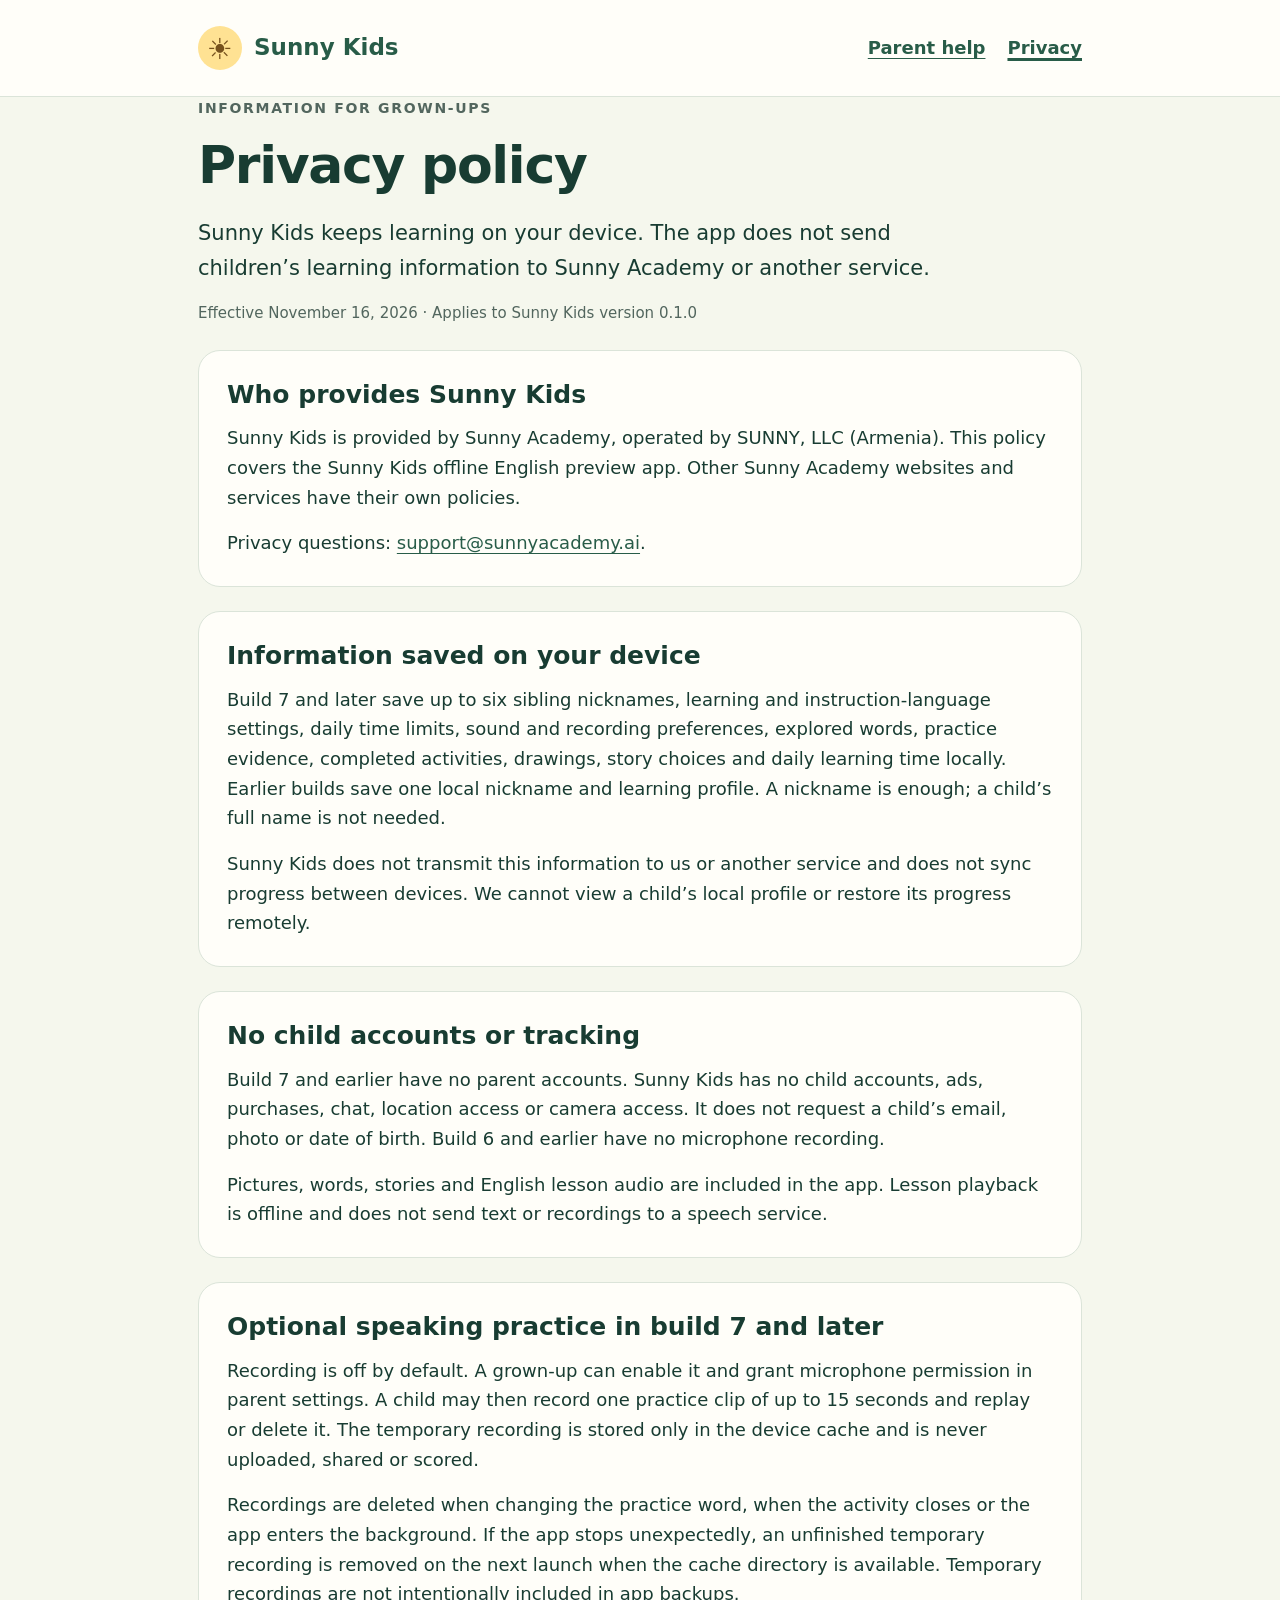
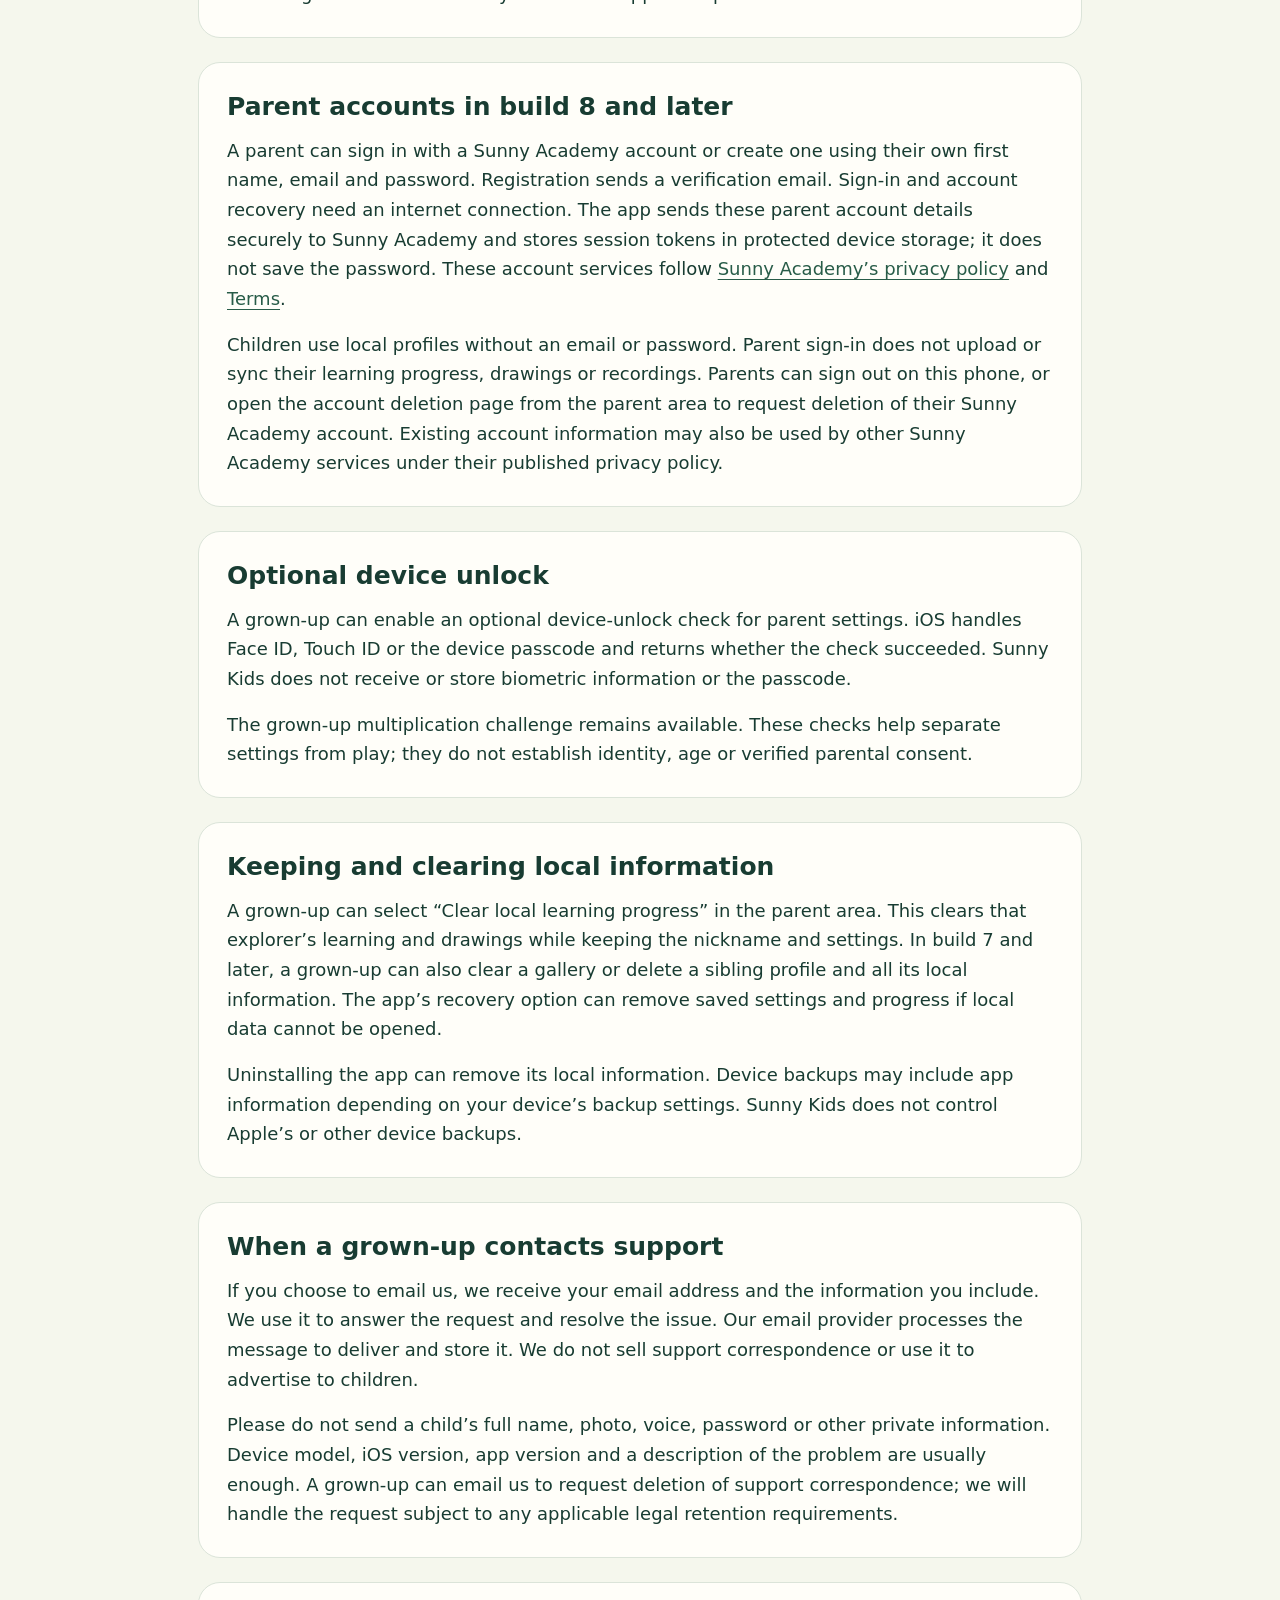
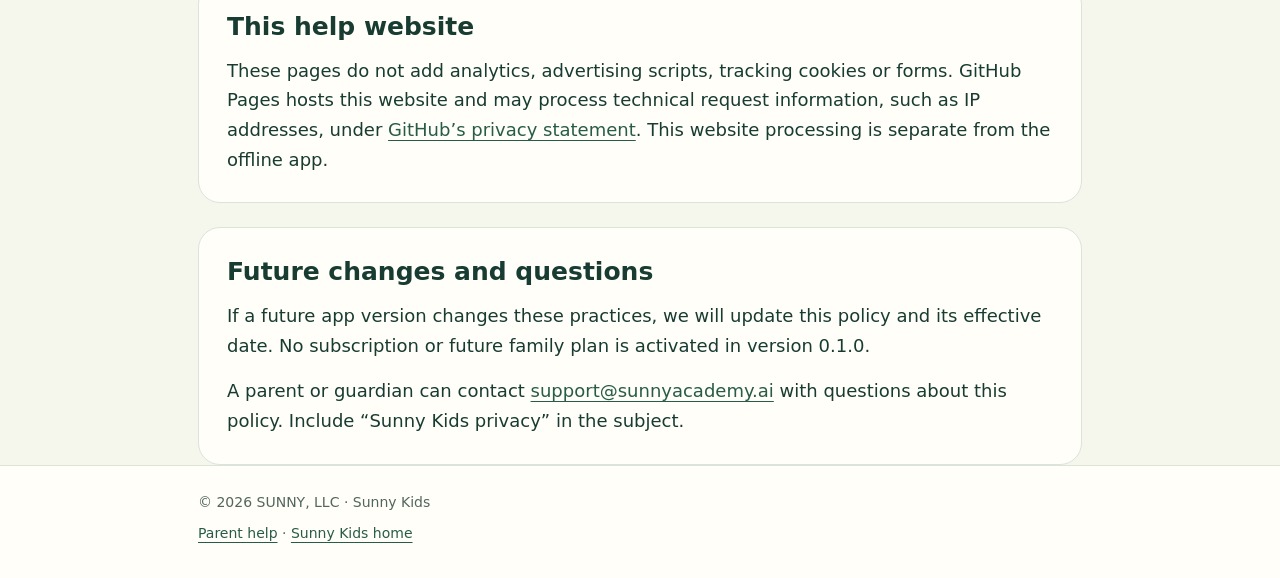
==== privacy/index.html @ 5c9e39fa "Explain parent accounts and build 8 setup" ====
<!doctype html>
<html lang="en">
<head><meta charset="utf-8"><meta name="viewport" content="width=device-width,initial-scale=1"><meta name="description" content="Sunny Kids privacy policy for version 0.1.0: local learning data, no tracking, optional device unlock and support contact."><title>Privacy policy · Sunny Kids</title><link rel="stylesheet" href="../styles.css"></head>
<body>
<a class="skip" href="#main">Skip to content</a>
<header><div class="wrap header"><a class="brand" href="../"><span class="sun" aria-hidden="true">☀</span>Sunny Kids</a><nav aria-label="Main navigation"><a href="../support/">Parent help</a><a href="./" aria-current="page">Privacy</a></nav></div></header>
<main id="main" class="wrap">
<p class="eyebrow">Information for grown-ups</p><h1>Privacy policy</h1>
<p class="intro">Sunny Kids keeps learning on your device. The app does not send children’s learning information to Sunny Academy or another service.</p>
<p class="meta">Effective November 16, 2026 · Applies to Sunny Kids version 0.1.0</p>
<section class="card"><h2>Who provides Sunny Kids</h2><p>Sunny Kids is provided by Sunny Academy, operated by SUNNY, LLC (Armenia). This policy covers the Sunny Kids offline English preview app. Other Sunny Academy websites and services have their own policies.</p><p class="contact">Privacy questions: <a href="mailto:support@sunnyacademy.ai">support@sunnyacademy.ai</a>.</p></section>
<section class="card"><h2>Information saved on your device</h2><p>Build 7 and later save up to six sibling nicknames, learning and instruction-language settings, daily time limits, sound and recording preferences, explored words, practice evidence, completed activities, drawings, story choices and daily learning time locally. Earlier builds save one local nickname and learning profile. A nickname is enough; a child’s full name is not needed.</p><p>Sunny Kids does not transmit this information to us or another service and does not sync progress between devices. We cannot view a child’s local profile or restore its progress remotely.</p></section>
<section class="card"><h2>No child accounts or tracking</h2><p>Build 7 and earlier have no parent accounts. Sunny Kids has no child accounts, ads, purchases, chat, location access or camera access. It does not request a child’s email, photo or date of birth. Build 6 and earlier have no microphone recording.</p><p>Pictures, words, stories and English lesson audio are included in the app. Lesson playback is offline and does not send text or recordings to a speech service.</p></section>
<section class="card"><h2>Optional speaking practice in build 7 and later</h2><p>Recording is off by default. A grown-up can enable it and grant microphone permission in parent settings. A child may then record one practice clip of up to 15 seconds and replay or delete it. The temporary recording is stored only in the device cache and is never uploaded, shared or scored.</p><p>Recordings are deleted when changing the practice word, when the activity closes or the app enters the background. If the app stops unexpectedly, an unfinished temporary recording is removed on the next launch when the cache directory is available. Temporary recordings are not intentionally included in app backups.</p></section>
<section class="card"><h2>Parent accounts in build 8 and later</h2><p>A parent can sign in with a Sunny Academy account or create one using their own first name, email and password. Registration sends a verification email. Sign-in and account recovery need an internet connection. The app sends these parent account details securely to Sunny Academy and stores session tokens in protected device storage; it does not save the password. These account services follow <a href="https://sunnyacademy.ai/en/privacy">Sunny Academy’s privacy policy</a> and <a href="https://sunnyacademy.ai/en/terms">Terms</a>.</p><p>Children use local profiles without an email or password. Parent sign-in does not upload or sync their learning progress, drawings or recordings. Parents can sign out on this phone, or open the account deletion page from the parent area to request deletion of their Sunny Academy account. Existing account information may also be used by other Sunny Academy services under their published privacy policy.</p></section>
<section class="card"><h2>Optional device unlock</h2><p>A grown-up can enable an optional device-unlock check for parent settings. iOS handles Face ID, Touch ID or the device passcode and returns whether the check succeeded. Sunny Kids does not receive or store biometric information or the passcode.</p><p>The grown-up multiplication challenge remains available. These checks help separate settings from play; they do not establish identity, age or verified parental consent.</p></section>
<section class="card"><h2>Keeping and clearing local information</h2><p>A grown-up can select “Clear local learning progress” in the parent area. This clears that explorer’s learning and drawings while keeping the nickname and settings. In build 7 and later, a grown-up can also clear a gallery or delete a sibling profile and all its local information. The app’s recovery option can remove saved settings and progress if local data cannot be opened.</p><p>Uninstalling the app can remove its local information. Device backups may include app information depending on your device’s backup settings. Sunny Kids does not control Apple’s or other device backups.</p></section>
<section class="card"><h2>When a grown-up contacts support</h2><p>If you choose to email us, we receive your email address and the information you include. We use it to answer the request and resolve the issue. Our email provider processes the message to deliver and store it. We do not sell support correspondence or use it to advertise to children.</p><p>Please do not send a child’s full name, photo, voice, password or other private information. Device model, iOS version, app version and a description of the problem are usually enough. A grown-up can email us to request deletion of support correspondence; we will handle the request subject to any applicable legal retention requirements.</p></section>
<section class="card"><h2>This help website</h2><p>These pages do not add analytics, advertising scripts, tracking cookies or forms. GitHub Pages hosts this website and may process technical request information, such as IP addresses, under <a href="https://docs.github.com/en/site-policy/privacy-policies/github-general-privacy-statement">GitHub’s privacy statement</a>. This website processing is separate from the offline app.</p></section>
<section class="card"><h2>Future changes and questions</h2><p>If a future app version changes these practices, we will update this policy and its effective date. No subscription or future family plan is activated in version 0.1.0.</p><p class="contact">A parent or guardian can contact <a href="mailto:support@sunnyacademy.ai">support@sunnyacademy.ai</a> with questions about this policy. Include “Sunny Kids privacy” in the subject.</p></section>
</main>
<footer><div class="wrap"><p>© 2026 SUNNY, LLC · Sunny Kids</p><p><a href="../support/">Parent help</a> · <a href="../">Sunny Kids home</a></p></div></footer>
</body></html>
---- styles.css ----
:root{color-scheme:light;--ink:#183c32;--muted:#52665e;--green:#285c48;--paper:#fffef9;--line:#dbe4d9;--sun:#ffe293}
*{box-sizing:border-box}html{scroll-behavior:smooth}body{margin:0;background:#f5f7ed;color:var(--ink);font-family:system-ui,-apple-system,BlinkMacSystemFont,"Segoe UI",sans-serif;font-size:18px;line-height:1.65}a{color:var(--green);text-underline-offset:4px}a:hover{text-decoration-thickness:2px}a:focus-visible{outline:3px solid #a16600;outline-offset:5px;border-radius:3px}.skip{position:absolute;top:-100px;left:20px;background:white;padding:12px;z-index:2}.skip:focus{top:12px}.wrap{max-width:940px;margin:auto;padding:0 28px}header{background:var(--paper);border-bottom:1px solid var(--line)}.header{display:flex;align-items:center;justify-content:space-between;gap:22px;min-height:96px;flex-wrap:wrap;padding-top:16px;padding-bottom:16px}.brand{display:flex;gap:12px;align-items:center;font-size:23px;font-weight:800;text-decoration:none}.sun{background:var(--sun);border-radius:50%;width:44px;height:44px;display:grid;place-items:center;font-size:29px;color:#76511d}nav{display:flex;gap:22px;flex-wrap:wrap}nav a{min-height:44px;display:inline-flex;align-items:center;font-weight:650}nav a[aria-current=page]{text-decoration-thickness:3px}main{padding-top:48px;padding-bottom:52px}.eyebrow{font-size:14px;text-transform:uppercase;letter-spacing:.12em;font-weight:750;color:var(--muted)}h1{font-size:clamp(34px,6vw,52px);line-height:1.15;letter-spacing:-.025em;margin:12px 0 20px}h2{font-size:25px;line-height:1.3;margin:0 0 12px}p{margin:0 0 16px}.intro{font-size:21px;max-width:740px}.meta{color:var(--muted);font-size:15px}.card{background:var(--paper);border:1px solid var(--line);border-radius:22px;padding:28px;margin-top:24px}.card p:last-child,.card ul:last-child,.card ol:last-child{margin-bottom:0}.grid{display:grid;grid-template-columns:1fr 1fr;gap:22px}.button{display:inline-flex;align-items:center;justify-content:center;min-height:48px;padding:10px 22px;border-radius:28px;background:var(--green);color:white;font-weight:700;text-decoration:none}.note{border-left:4px solid #cfa74c;padding-left:18px;color:var(--muted)}li{padding-bottom:8px}ul,ol{padding-left:25px}.contact{overflow-wrap:anywhere}footer{background:var(--paper);border-top:1px solid var(--line);padding:25px 0;color:var(--muted);font-size:14px}footer p{margin-bottom:8px}@media(max-width:600px){.wrap{padding-left:20px;padding-right:20px}.header{gap:10px}.grid{grid-template-columns:1fr;gap:0}.card{padding:22px}main{padding-top:32px}nav{gap:18px}.intro{font-size:19px}}@media(prefers-reduced-motion:reduce){html{scroll-behavior:auto}}
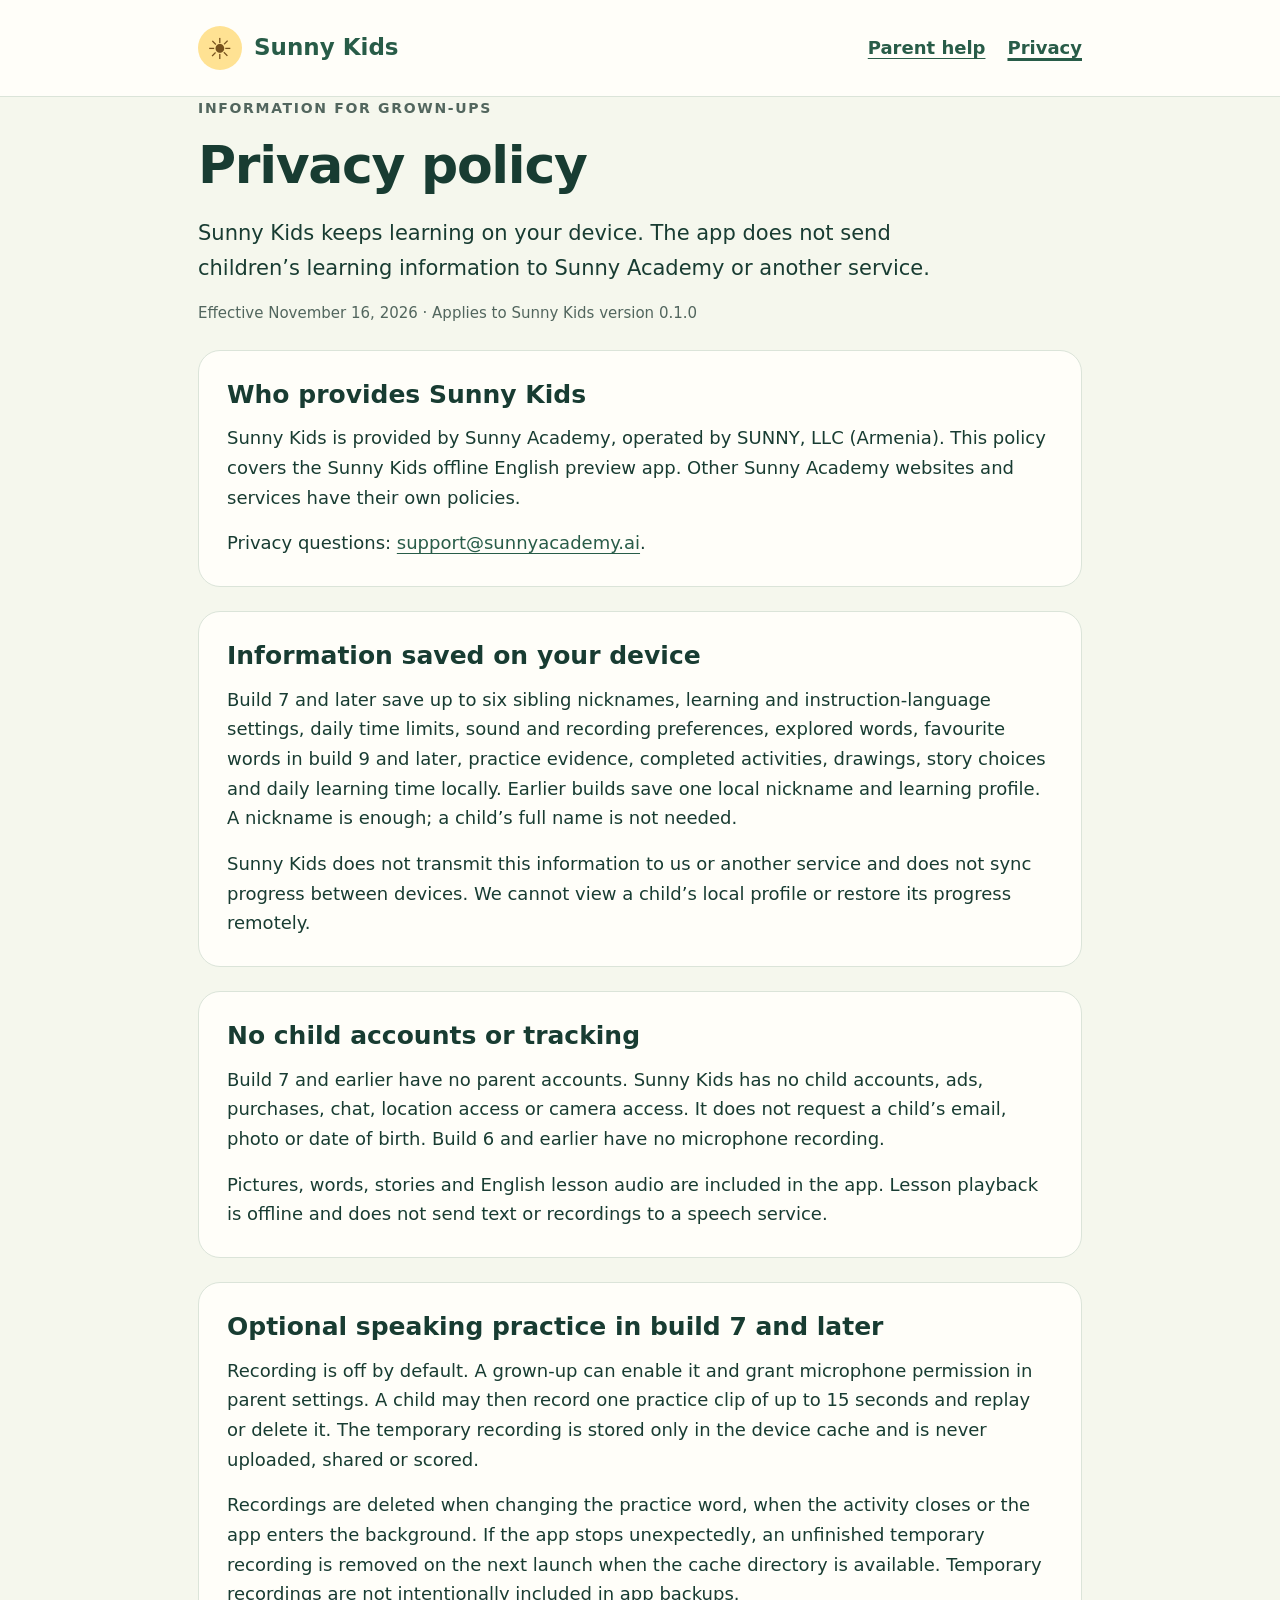
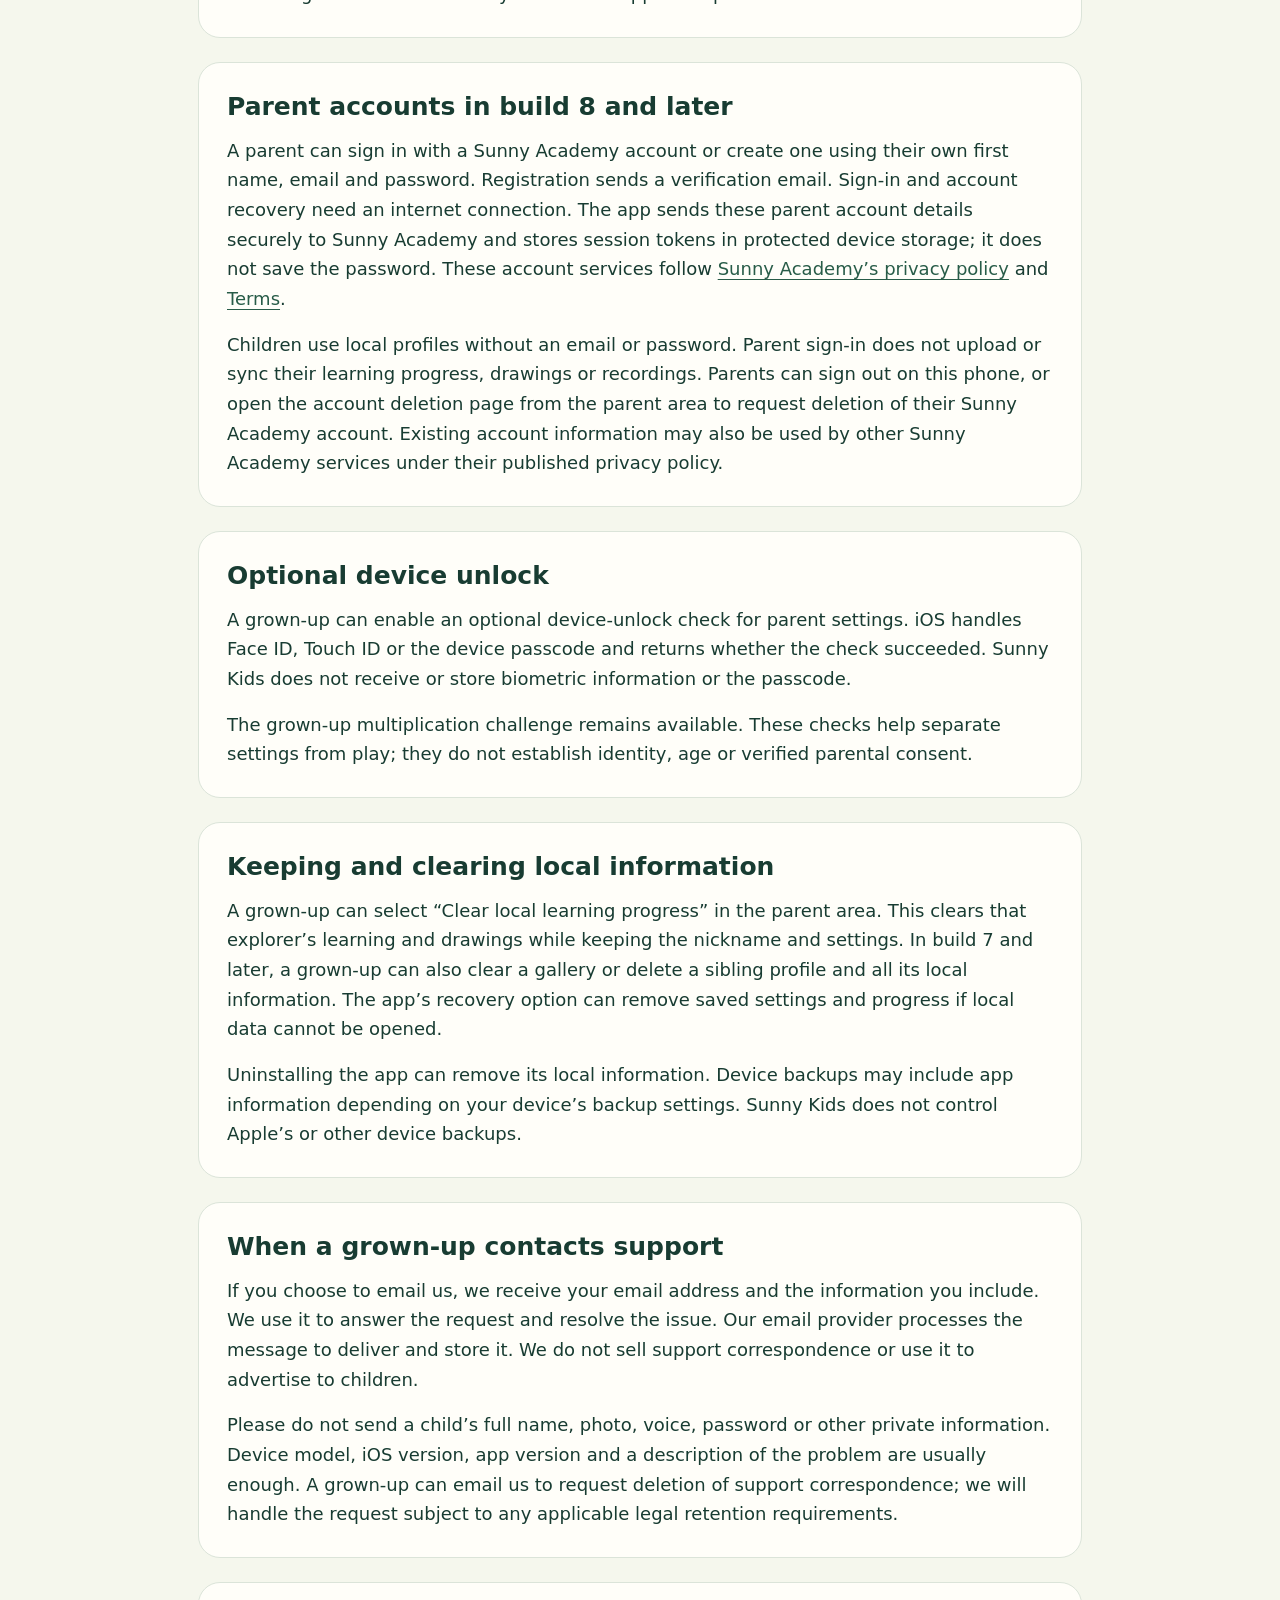
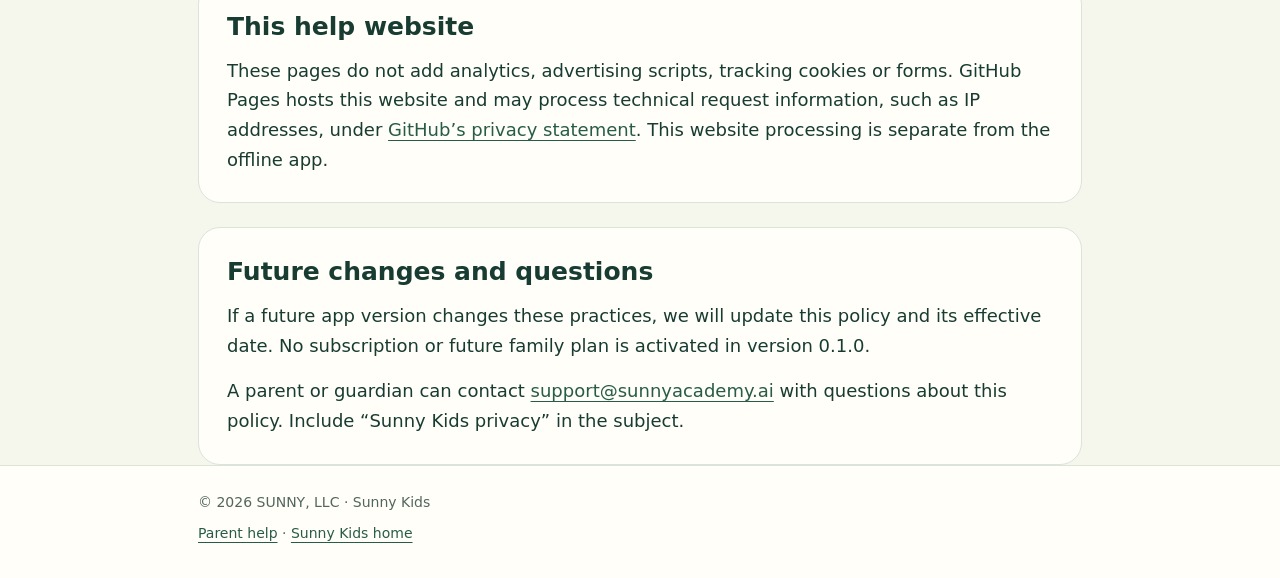
==== commit c6eeed25: "Add word library and local favourites help" ====
--- a/privacy/index.html
+++ b/privacy/index.html
@@ -9,7 +9,7 @@
 <p class="intro">Sunny Kids keeps learning on your device. The app does not send children’s learning information to Sunny Academy or another service.</p>
 <p class="meta">Effective November 16, 2026 · Applies to Sunny Kids version 0.1.0</p>
 <section class="card"><h2>Who provides Sunny Kids</h2><p>Sunny Kids is provided by Sunny Academy, operated by SUNNY, LLC (Armenia). This policy covers the Sunny Kids offline English preview app. Other Sunny Academy websites and services have their own policies.</p><p class="contact">Privacy questions: <a href="mailto:support@sunnyacademy.ai">support@sunnyacademy.ai</a>.</p></section>
-<section class="card"><h2>Information saved on your device</h2><p>Build 7 and later save up to six sibling nicknames, learning and instruction-language settings, daily time limits, sound and recording preferences, explored words, practice evidence, completed activities, drawings, story choices and daily learning time locally. Earlier builds save one local nickname and learning profile. A nickname is enough; a child’s full name is not needed.</p><p>Sunny Kids does not transmit this information to us or another service and does not sync progress between devices. We cannot view a child’s local profile or restore its progress remotely.</p></section>
+<section class="card"><h2>Information saved on your device</h2><p>Build 7 and later save up to six sibling nicknames, learning and instruction-language settings, daily time limits, sound and recording preferences, explored words, favourite words in build 9 and later, practice evidence, completed activities, drawings, story choices and daily learning time locally. Earlier builds save one local nickname and learning profile. A nickname is enough; a child’s full name is not needed.</p><p>Sunny Kids does not transmit this information to us or another service and does not sync progress between devices. We cannot view a child’s local profile or restore its progress remotely.</p></section>
 <section class="card"><h2>No child accounts or tracking</h2><p>Build 7 and earlier have no parent accounts. Sunny Kids has no child accounts, ads, purchases, chat, location access or camera access. It does not request a child’s email, photo or date of birth. Build 6 and earlier have no microphone recording.</p><p>Pictures, words, stories and English lesson audio are included in the app. Lesson playback is offline and does not send text or recordings to a speech service.</p></section>
 <section class="card"><h2>Optional speaking practice in build 7 and later</h2><p>Recording is off by default. A grown-up can enable it and grant microphone permission in parent settings. A child may then record one practice clip of up to 15 seconds and replay or delete it. The temporary recording is stored only in the device cache and is never uploaded, shared or scored.</p><p>Recordings are deleted when changing the practice word, when the activity closes or the app enters the background. If the app stops unexpectedly, an unfinished temporary recording is removed on the next launch when the cache directory is available. Temporary recordings are not intentionally included in app backups.</p></section>
 <section class="card"><h2>Parent accounts in build 8 and later</h2><p>A parent can sign in with a Sunny Academy account or create one using their own first name, email and password. Registration sends a verification email. Sign-in and account recovery need an internet connection. The app sends these parent account details securely to Sunny Academy and stores session tokens in protected device storage; it does not save the password. These account services follow <a href="https://sunnyacademy.ai/en/privacy">Sunny Academy’s privacy policy</a> and <a href="https://sunnyacademy.ai/en/terms">Terms</a>.</p><p>Children use local profiles without an email or password. Parent sign-in does not upload or sync their learning progress, drawings or recordings. Parents can sign out on this phone, or open the account deletion page from the parent area to request deletion of their Sunny Academy account. Existing account information may also be used by other Sunny Academy services under their published privacy policy.</p></section>
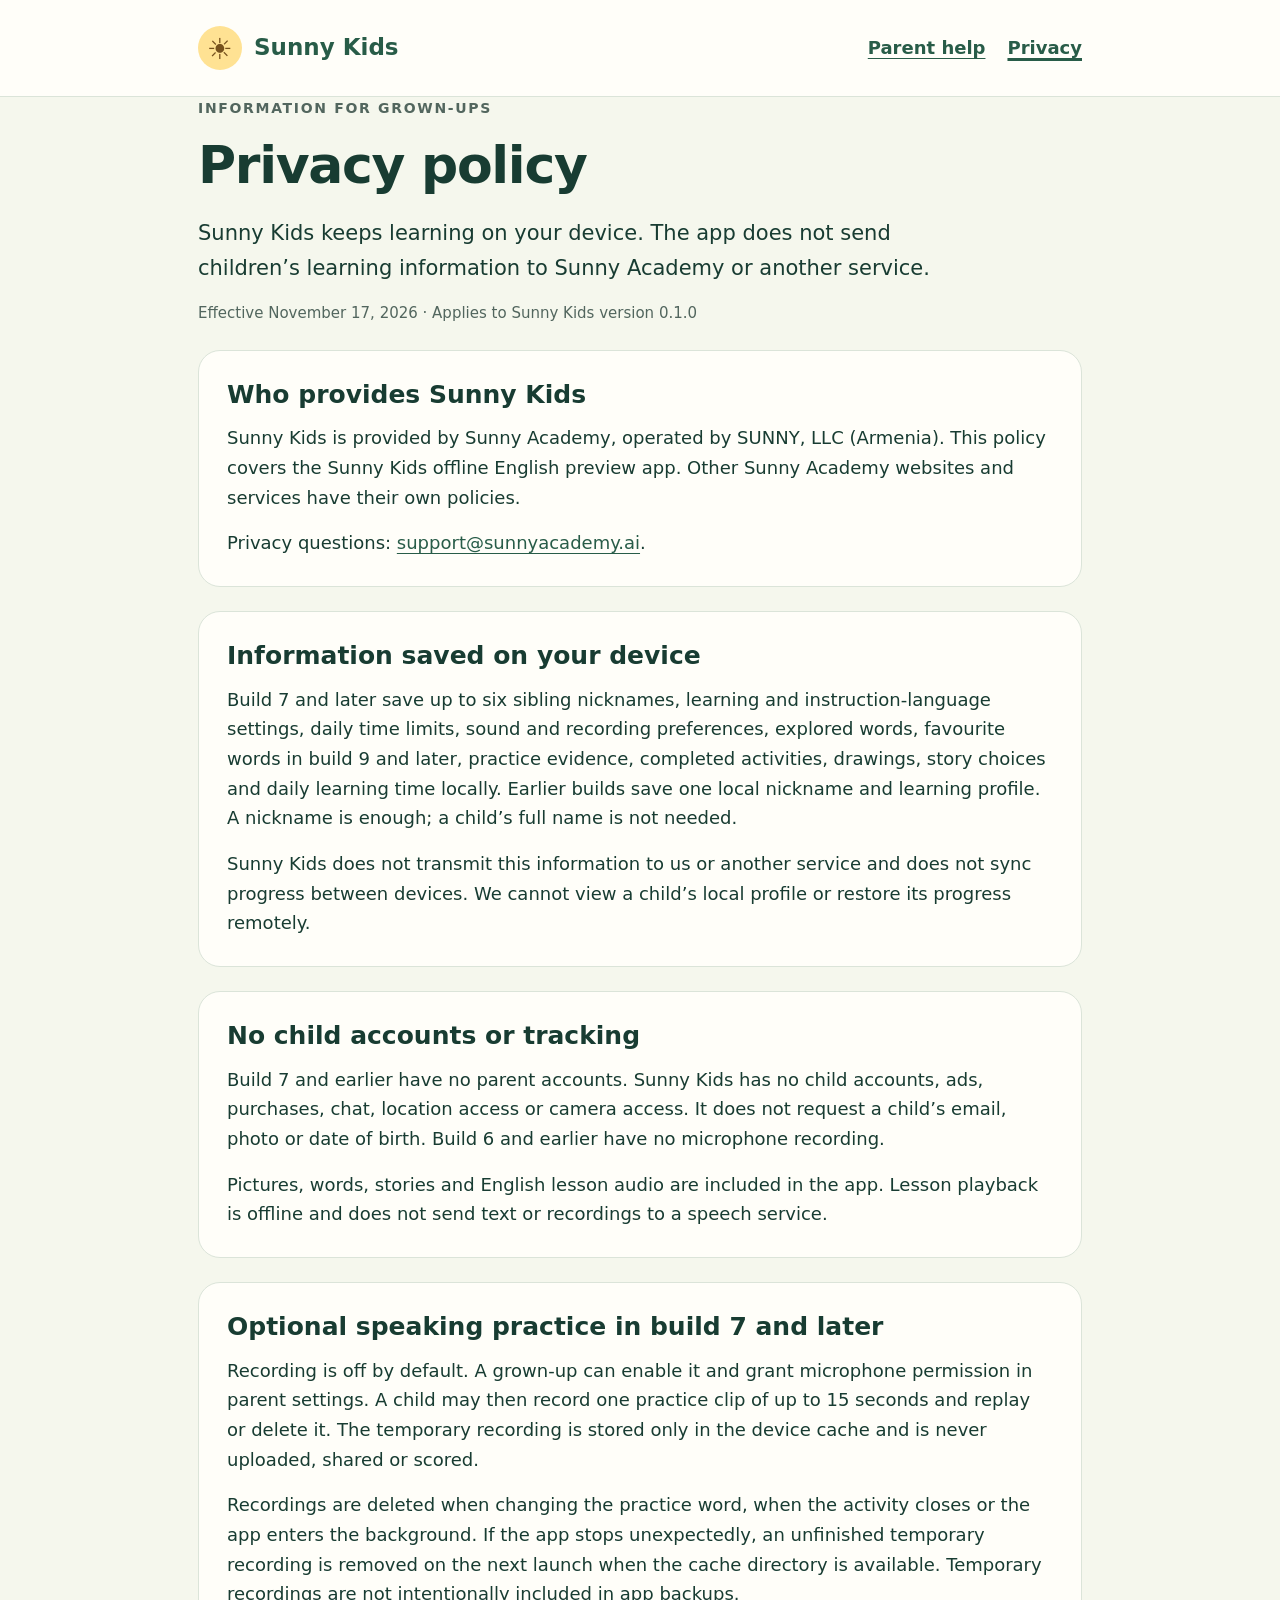
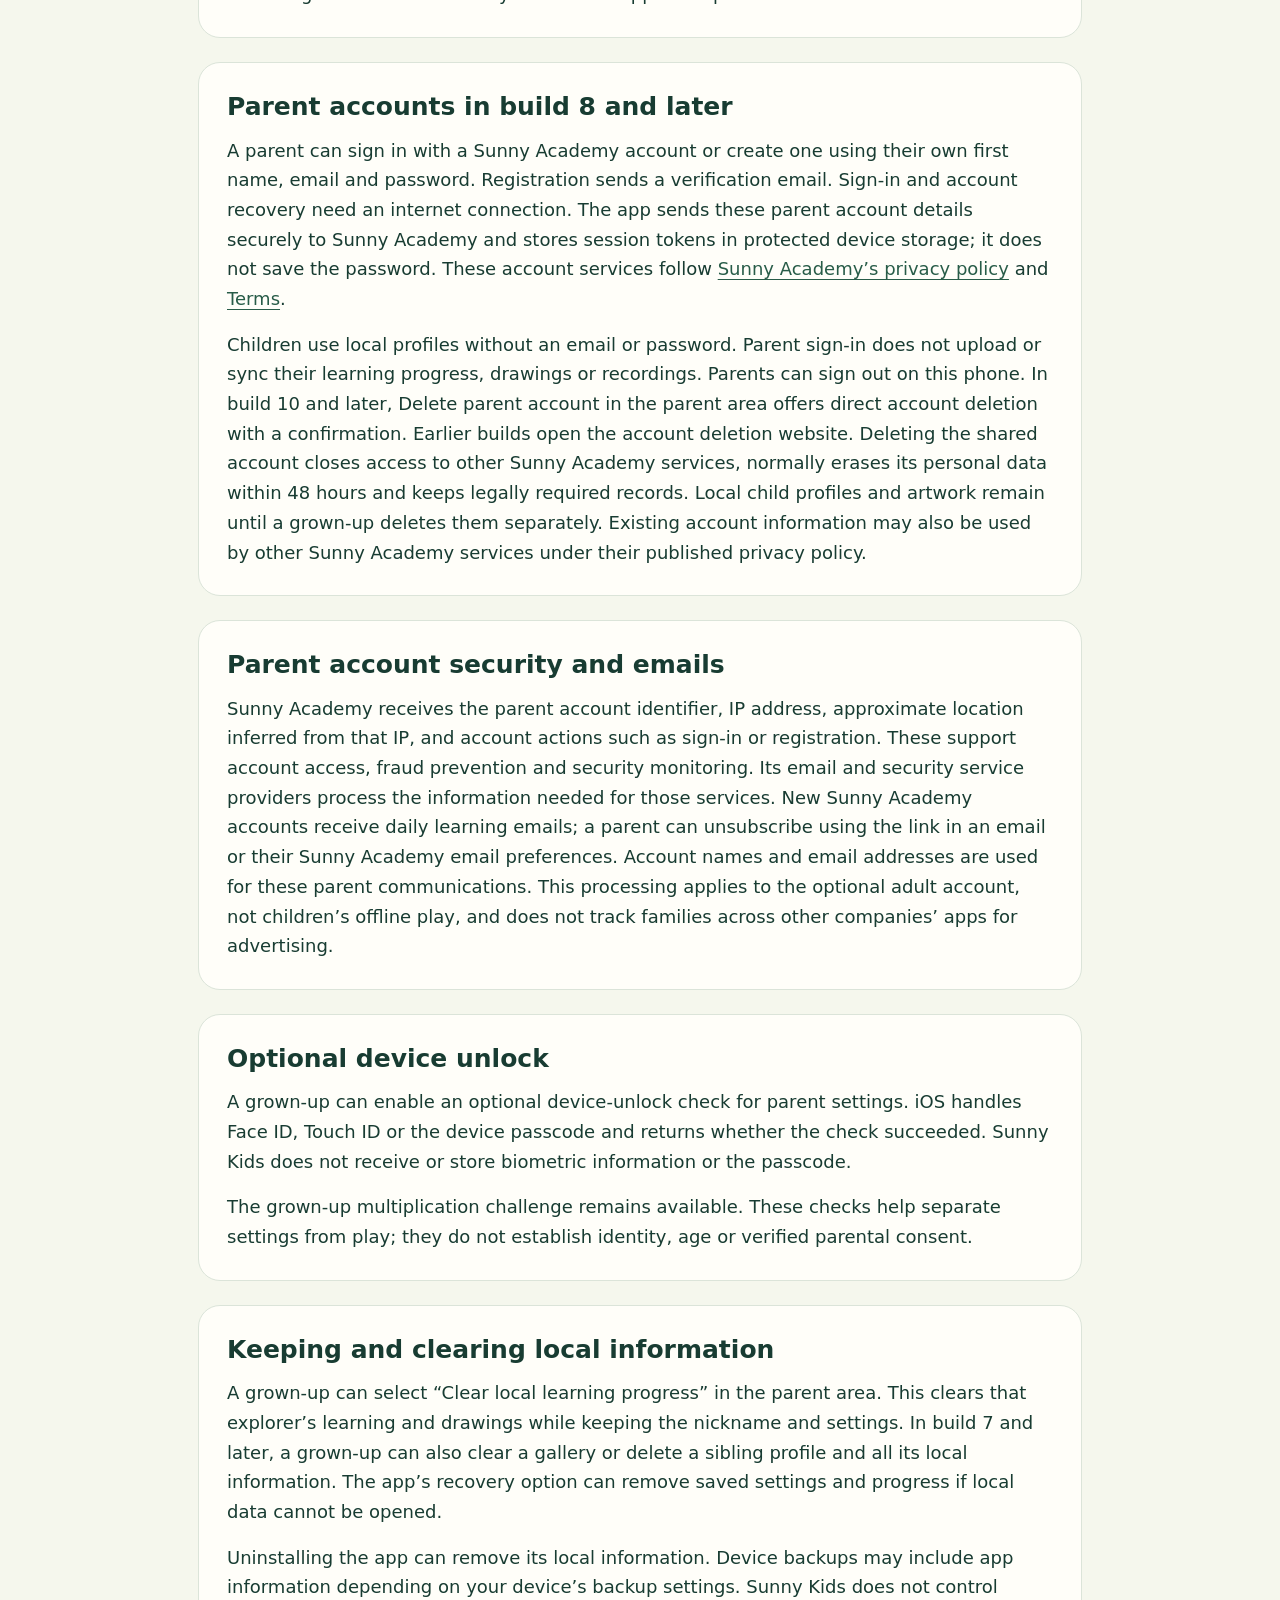
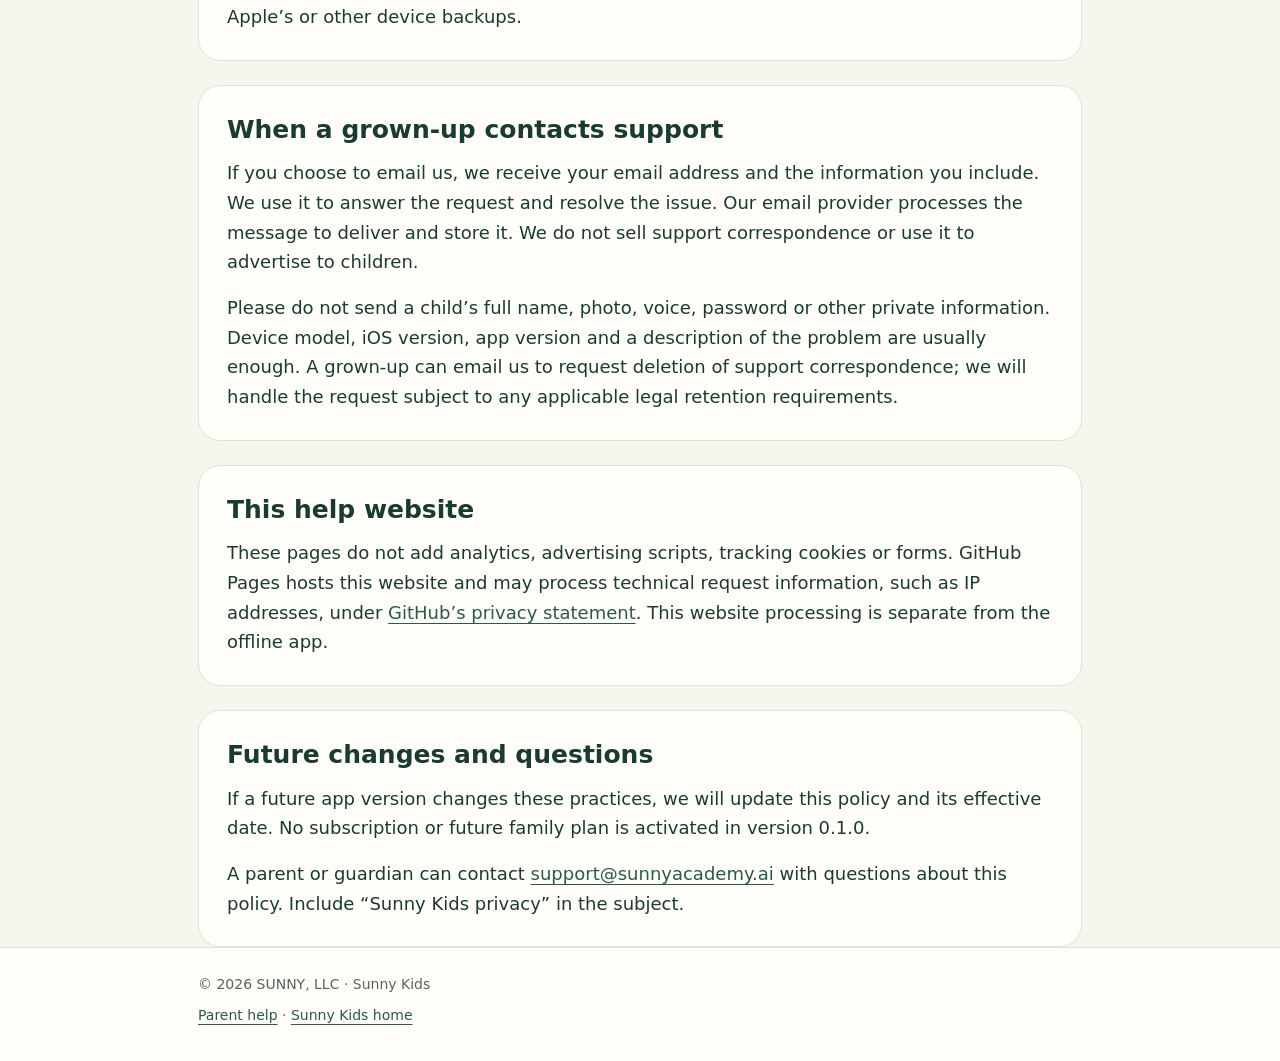
==== commit 6d694d45: "Clarify parent account privacy and in-app deletion" ====
--- a/privacy/index.html
+++ b/privacy/index.html
@@ -7,12 +7,13 @@
 <main id="main" class="wrap">
 <p class="eyebrow">Information for grown-ups</p><h1>Privacy policy</h1>
 <p class="intro">Sunny Kids keeps learning on your device. The app does not send children’s learning information to Sunny Academy or another service.</p>
-<p class="meta">Effective November 16, 2026 · Applies to Sunny Kids version 0.1.0</p>
+<p class="meta">Effective November 17, 2026 · Applies to Sunny Kids version 0.1.0</p>
 <section class="card"><h2>Who provides Sunny Kids</h2><p>Sunny Kids is provided by Sunny Academy, operated by SUNNY, LLC (Armenia). This policy covers the Sunny Kids offline English preview app. Other Sunny Academy websites and services have their own policies.</p><p class="contact">Privacy questions: <a href="mailto:support@sunnyacademy.ai">support@sunnyacademy.ai</a>.</p></section>
 <section class="card"><h2>Information saved on your device</h2><p>Build 7 and later save up to six sibling nicknames, learning and instruction-language settings, daily time limits, sound and recording preferences, explored words, favourite words in build 9 and later, practice evidence, completed activities, drawings, story choices and daily learning time locally. Earlier builds save one local nickname and learning profile. A nickname is enough; a child’s full name is not needed.</p><p>Sunny Kids does not transmit this information to us or another service and does not sync progress between devices. We cannot view a child’s local profile or restore its progress remotely.</p></section>
 <section class="card"><h2>No child accounts or tracking</h2><p>Build 7 and earlier have no parent accounts. Sunny Kids has no child accounts, ads, purchases, chat, location access or camera access. It does not request a child’s email, photo or date of birth. Build 6 and earlier have no microphone recording.</p><p>Pictures, words, stories and English lesson audio are included in the app. Lesson playback is offline and does not send text or recordings to a speech service.</p></section>
 <section class="card"><h2>Optional speaking practice in build 7 and later</h2><p>Recording is off by default. A grown-up can enable it and grant microphone permission in parent settings. A child may then record one practice clip of up to 15 seconds and replay or delete it. The temporary recording is stored only in the device cache and is never uploaded, shared or scored.</p><p>Recordings are deleted when changing the practice word, when the activity closes or the app enters the background. If the app stops unexpectedly, an unfinished temporary recording is removed on the next launch when the cache directory is available. Temporary recordings are not intentionally included in app backups.</p></section>
-<section class="card"><h2>Parent accounts in build 8 and later</h2><p>A parent can sign in with a Sunny Academy account or create one using their own first name, email and password. Registration sends a verification email. Sign-in and account recovery need an internet connection. The app sends these parent account details securely to Sunny Academy and stores session tokens in protected device storage; it does not save the password. These account services follow <a href="https://sunnyacademy.ai/en/privacy">Sunny Academy’s privacy policy</a> and <a href="https://sunnyacademy.ai/en/terms">Terms</a>.</p><p>Children use local profiles without an email or password. Parent sign-in does not upload or sync their learning progress, drawings or recordings. Parents can sign out on this phone, or open the account deletion page from the parent area to request deletion of their Sunny Academy account. Existing account information may also be used by other Sunny Academy services under their published privacy policy.</p></section>
+<section class="card"><h2>Parent accounts in build 8 and later</h2><p>A parent can sign in with a Sunny Academy account or create one using their own first name, email and password. Registration sends a verification email. Sign-in and account recovery need an internet connection. The app sends these parent account details securely to Sunny Academy and stores session tokens in protected device storage; it does not save the password. These account services follow <a href="https://sunnyacademy.ai/en/privacy">Sunny Academy’s privacy policy</a> and <a href="https://sunnyacademy.ai/en/terms">Terms</a>.</p><p>Children use local profiles without an email or password. Parent sign-in does not upload or sync their learning progress, drawings or recordings. Parents can sign out on this phone. In build 10 and later, Delete parent account in the parent area offers direct account deletion with a confirmation. Earlier builds open the account deletion website. Deleting the shared account closes access to other Sunny Academy services, normally erases its personal data within 48 hours and keeps legally required records. Local child profiles and artwork remain until a grown-up deletes them separately. Existing account information may also be used by other Sunny Academy services under their published privacy policy.</p></section>
+<section class="card"><h2>Parent account security and emails</h2><p>Sunny Academy receives the parent account identifier, IP address, approximate location inferred from that IP, and account actions such as sign-in or registration. These support account access, fraud prevention and security monitoring. Its email and security service providers process the information needed for those services. New Sunny Academy accounts receive daily learning emails; a parent can unsubscribe using the link in an email or their Sunny Academy email preferences. Account names and email addresses are used for these parent communications. This processing applies to the optional adult account, not children’s offline play, and does not track families across other companies’ apps for advertising.</p></section>
 <section class="card"><h2>Optional device unlock</h2><p>A grown-up can enable an optional device-unlock check for parent settings. iOS handles Face ID, Touch ID or the device passcode and returns whether the check succeeded. Sunny Kids does not receive or store biometric information or the passcode.</p><p>The grown-up multiplication challenge remains available. These checks help separate settings from play; they do not establish identity, age or verified parental consent.</p></section>
 <section class="card"><h2>Keeping and clearing local information</h2><p>A grown-up can select “Clear local learning progress” in the parent area. This clears that explorer’s learning and drawings while keeping the nickname and settings. In build 7 and later, a grown-up can also clear a gallery or delete a sibling profile and all its local information. The app’s recovery option can remove saved settings and progress if local data cannot be opened.</p><p>Uninstalling the app can remove its local information. Device backups may include app information depending on your device’s backup settings. Sunny Kids does not control Apple’s or other device backups.</p></section>
 <section class="card"><h2>When a grown-up contacts support</h2><p>If you choose to email us, we receive your email address and the information you include. We use it to answer the request and resolve the issue. Our email provider processes the message to deliver and store it. We do not sell support correspondence or use it to advertise to children.</p><p>Please do not send a child’s full name, photo, voice, password or other private information. Device model, iOS version, app version and a description of the problem are usually enough. A grown-up can email us to request deletion of support correspondence; we will handle the request subject to any applicable legal retention requirements.</p></section>
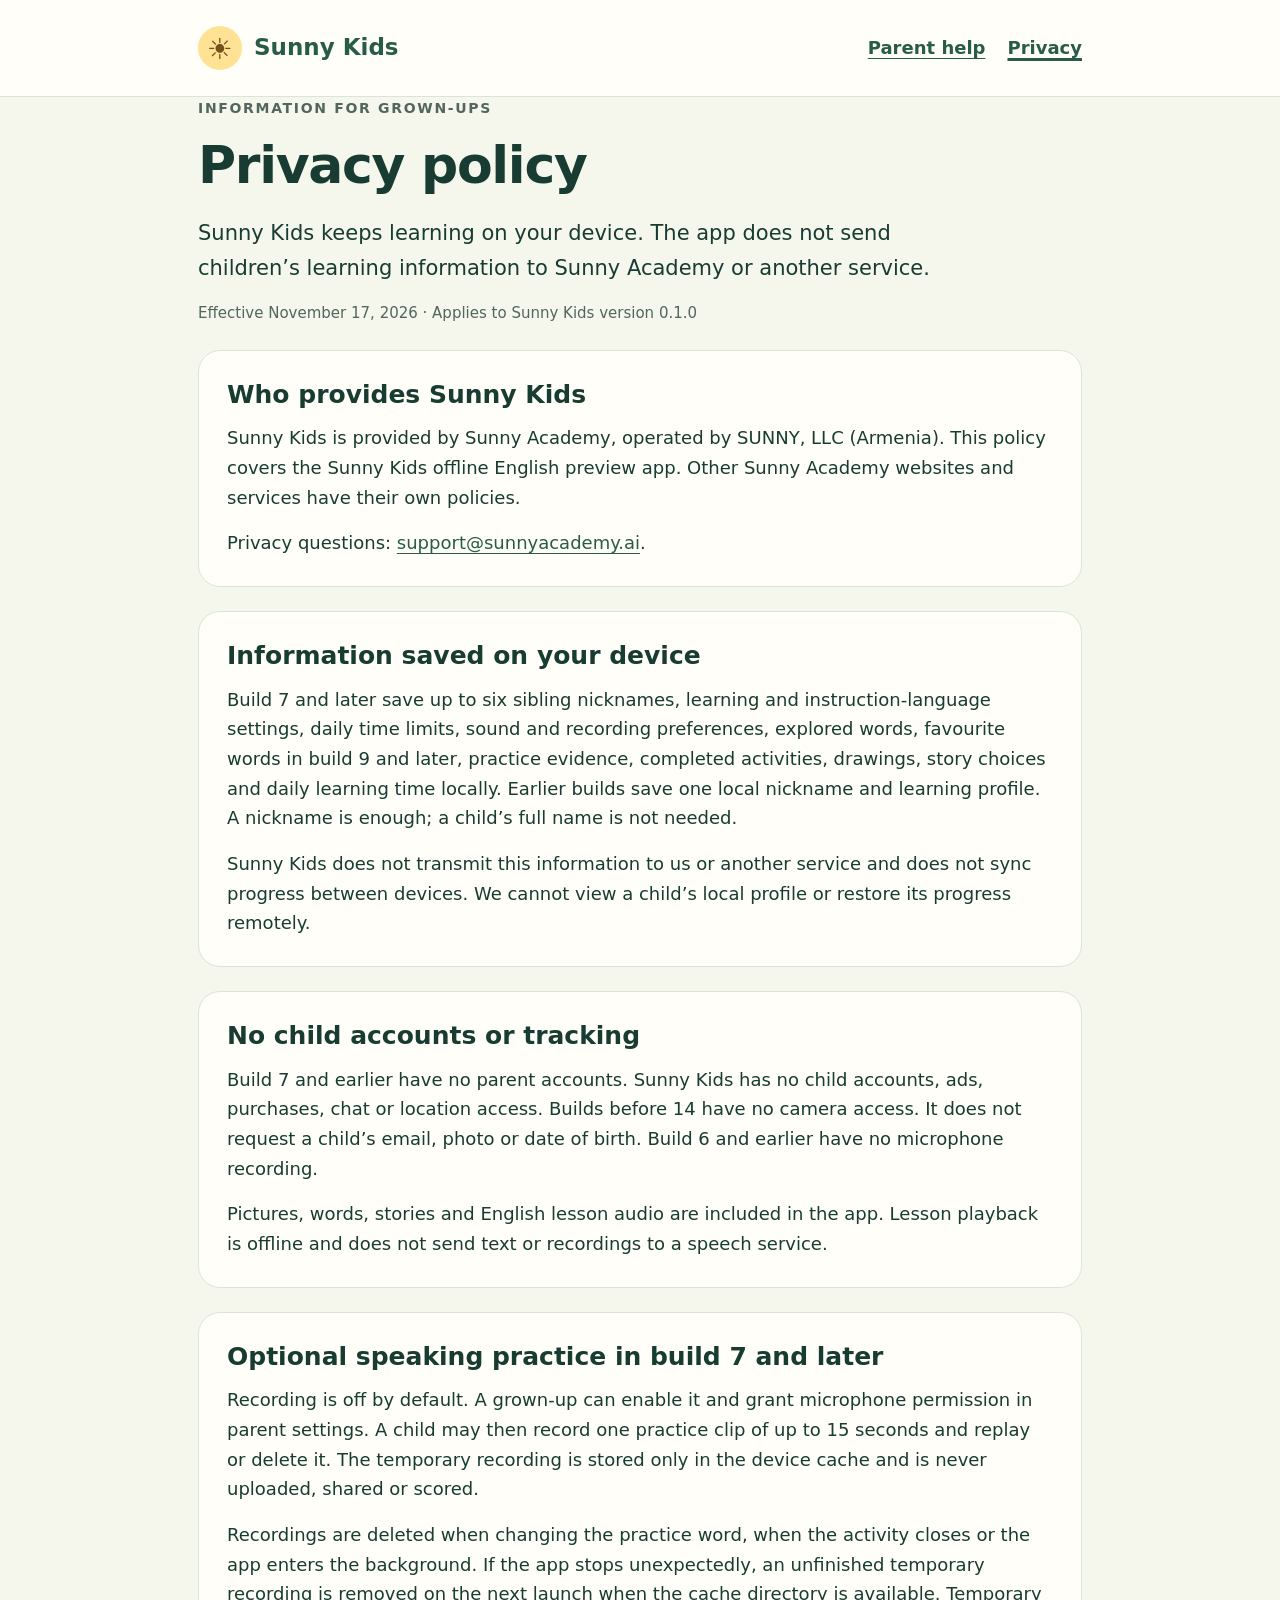
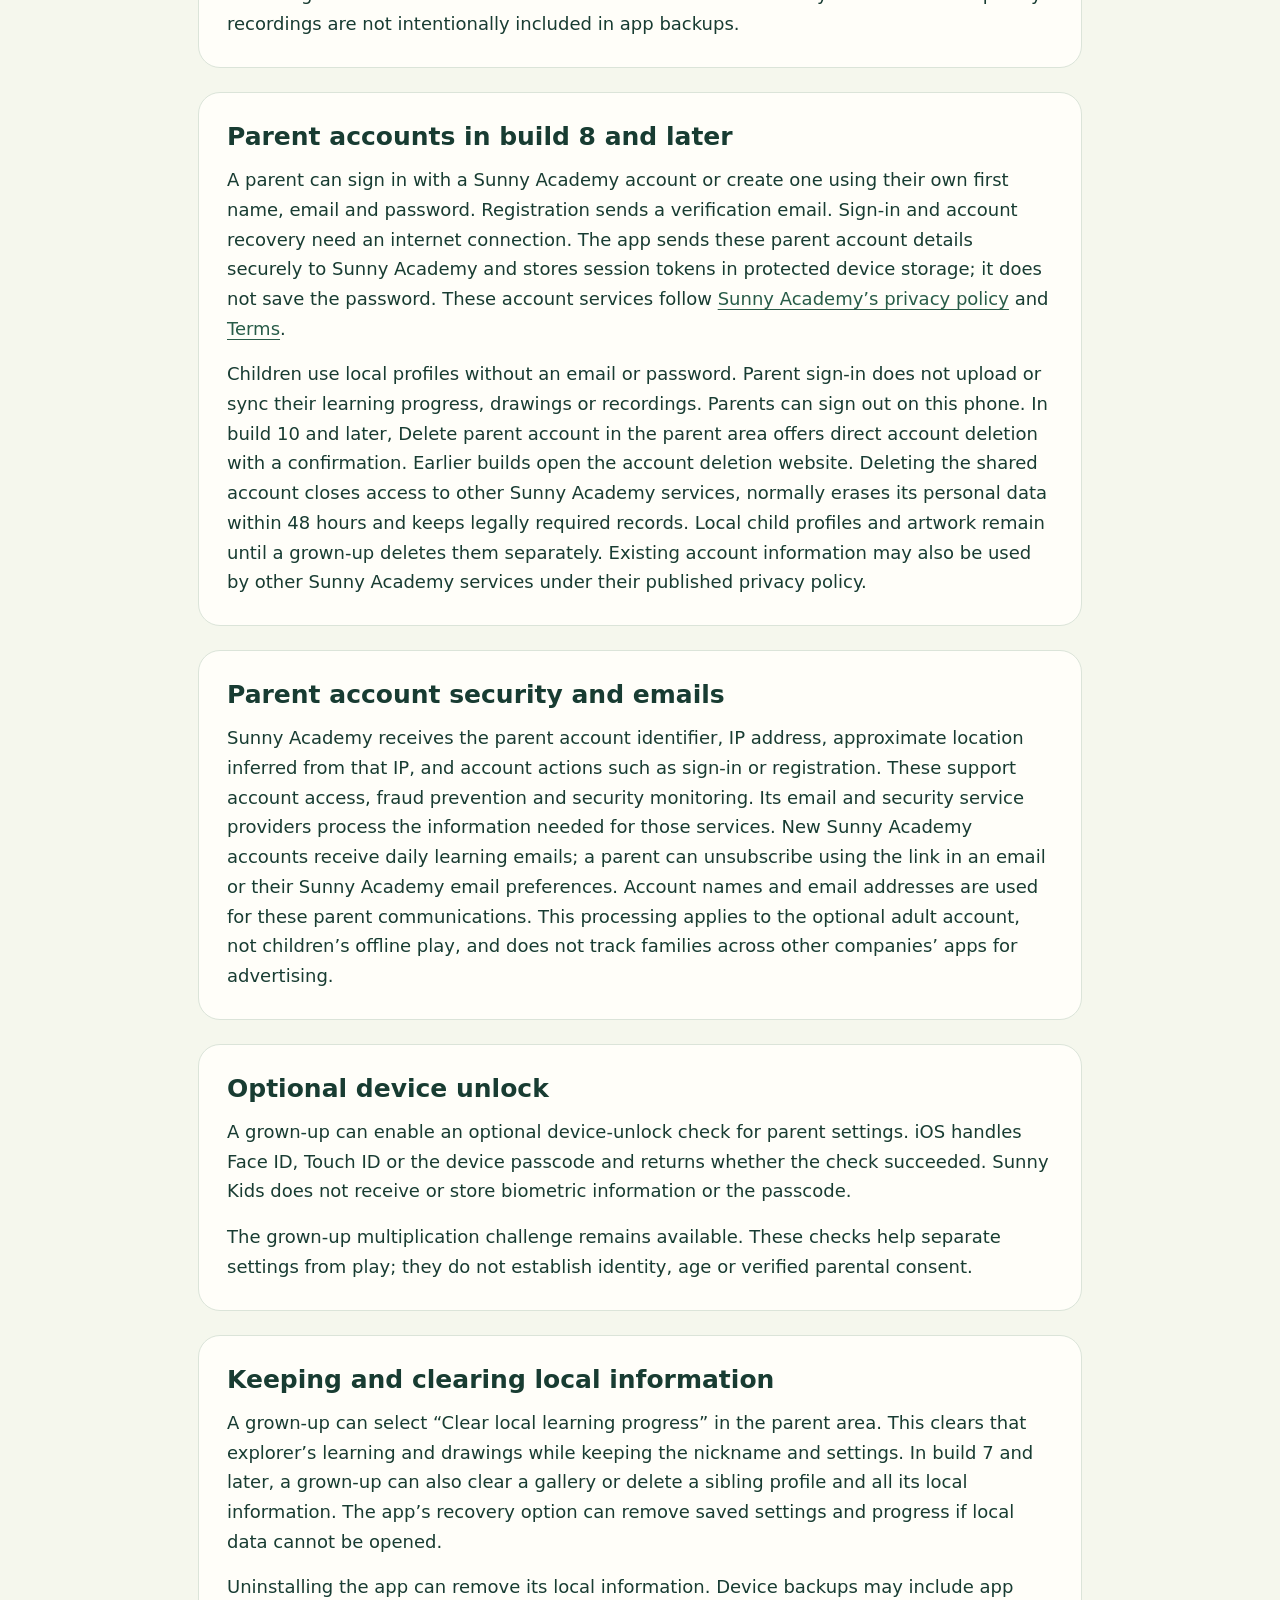
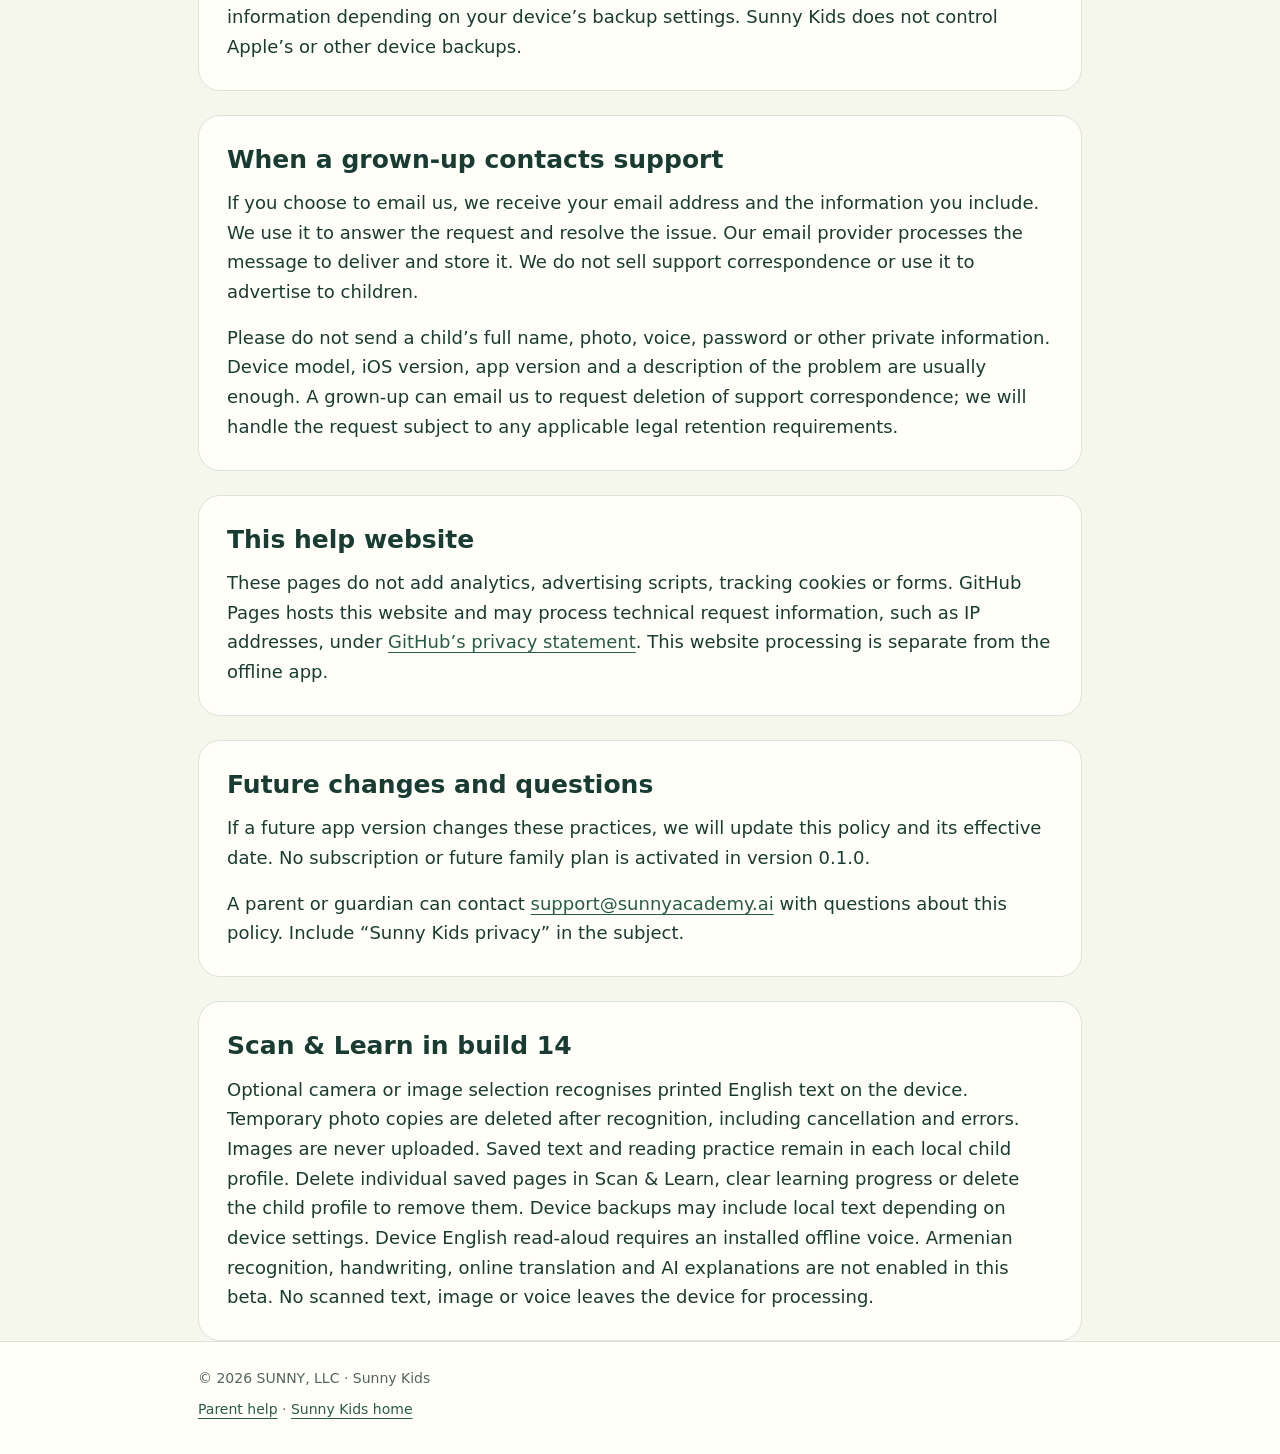
==== commit 269d4b7f: "Describe local Scan and Learn in Kids build 14" ====
--- a/privacy/index.html
+++ b/privacy/index.html
@@ -10,7 +10,7 @@
 <p class="meta">Effective November 17, 2026 · Applies to Sunny Kids version 0.1.0</p>
 <section class="card"><h2>Who provides Sunny Kids</h2><p>Sunny Kids is provided by Sunny Academy, operated by SUNNY, LLC (Armenia). This policy covers the Sunny Kids offline English preview app. Other Sunny Academy websites and services have their own policies.</p><p class="contact">Privacy questions: <a href="mailto:support@sunnyacademy.ai">support@sunnyacademy.ai</a>.</p></section>
 <section class="card"><h2>Information saved on your device</h2><p>Build 7 and later save up to six sibling nicknames, learning and instruction-language settings, daily time limits, sound and recording preferences, explored words, favourite words in build 9 and later, practice evidence, completed activities, drawings, story choices and daily learning time locally. Earlier builds save one local nickname and learning profile. A nickname is enough; a child’s full name is not needed.</p><p>Sunny Kids does not transmit this information to us or another service and does not sync progress between devices. We cannot view a child’s local profile or restore its progress remotely.</p></section>
-<section class="card"><h2>No child accounts or tracking</h2><p>Build 7 and earlier have no parent accounts. Sunny Kids has no child accounts, ads, purchases, chat, location access or camera access. It does not request a child’s email, photo or date of birth. Build 6 and earlier have no microphone recording.</p><p>Pictures, words, stories and English lesson audio are included in the app. Lesson playback is offline and does not send text or recordings to a speech service.</p></section>
+<section class="card"><h2>No child accounts or tracking</h2><p>Build 7 and earlier have no parent accounts. Sunny Kids has no child accounts, ads, purchases, chat or location access. Builds before 14 have no camera access. It does not request a child’s email, photo or date of birth. Build 6 and earlier have no microphone recording.</p><p>Pictures, words, stories and English lesson audio are included in the app. Lesson playback is offline and does not send text or recordings to a speech service.</p></section>
 <section class="card"><h2>Optional speaking practice in build 7 and later</h2><p>Recording is off by default. A grown-up can enable it and grant microphone permission in parent settings. A child may then record one practice clip of up to 15 seconds and replay or delete it. The temporary recording is stored only in the device cache and is never uploaded, shared or scored.</p><p>Recordings are deleted when changing the practice word, when the activity closes or the app enters the background. If the app stops unexpectedly, an unfinished temporary recording is removed on the next launch when the cache directory is available. Temporary recordings are not intentionally included in app backups.</p></section>
 <section class="card"><h2>Parent accounts in build 8 and later</h2><p>A parent can sign in with a Sunny Academy account or create one using their own first name, email and password. Registration sends a verification email. Sign-in and account recovery need an internet connection. The app sends these parent account details securely to Sunny Academy and stores session tokens in protected device storage; it does not save the password. These account services follow <a href="https://sunnyacademy.ai/en/privacy">Sunny Academy’s privacy policy</a> and <a href="https://sunnyacademy.ai/en/terms">Terms</a>.</p><p>Children use local profiles without an email or password. Parent sign-in does not upload or sync their learning progress, drawings or recordings. Parents can sign out on this phone. In build 10 and later, Delete parent account in the parent area offers direct account deletion with a confirmation. Earlier builds open the account deletion website. Deleting the shared account closes access to other Sunny Academy services, normally erases its personal data within 48 hours and keeps legally required records. Local child profiles and artwork remain until a grown-up deletes them separately. Existing account information may also be used by other Sunny Academy services under their published privacy policy.</p></section>
 <section class="card"><h2>Parent account security and emails</h2><p>Sunny Academy receives the parent account identifier, IP address, approximate location inferred from that IP, and account actions such as sign-in or registration. These support account access, fraud prevention and security monitoring. Its email and security service providers process the information needed for those services. New Sunny Academy accounts receive daily learning emails; a parent can unsubscribe using the link in an email or their Sunny Academy email preferences. Account names and email addresses are used for these parent communications. This processing applies to the optional adult account, not children’s offline play, and does not track families across other companies’ apps for advertising.</p></section>
@@ -19,6 +19,6 @@
 <section class="card"><h2>When a grown-up contacts support</h2><p>If you choose to email us, we receive your email address and the information you include. We use it to answer the request and resolve the issue. Our email provider processes the message to deliver and store it. We do not sell support correspondence or use it to advertise to children.</p><p>Please do not send a child’s full name, photo, voice, password or other private information. Device model, iOS version, app version and a description of the problem are usually enough. A grown-up can email us to request deletion of support correspondence; we will handle the request subject to any applicable legal retention requirements.</p></section>
 <section class="card"><h2>This help website</h2><p>These pages do not add analytics, advertising scripts, tracking cookies or forms. GitHub Pages hosts this website and may process technical request information, such as IP addresses, under <a href="https://docs.github.com/en/site-policy/privacy-policies/github-general-privacy-statement">GitHub’s privacy statement</a>. This website processing is separate from the offline app.</p></section>
 <section class="card"><h2>Future changes and questions</h2><p>If a future app version changes these practices, we will update this policy and its effective date. No subscription or future family plan is activated in version 0.1.0.</p><p class="contact">A parent or guardian can contact <a href="mailto:support@sunnyacademy.ai">support@sunnyacademy.ai</a> with questions about this policy. Include “Sunny Kids privacy” in the subject.</p></section>
-</main>
+<section class="card"><h2>Scan &amp; Learn in build 14</h2><p>Optional camera or image selection recognises printed English text on the device. Temporary photo copies are deleted after recognition, including cancellation and errors. Images are never uploaded. Saved text and reading practice remain in each local child profile. Delete individual saved pages in Scan &amp; Learn, clear learning progress or delete the child profile to remove them. Device backups may include local text depending on device settings. Device English read-aloud requires an installed offline voice. Armenian recognition, handwriting, online translation and AI explanations are not enabled in this beta. No scanned text, image or voice leaves the device for processing.</p></section></main>
 <footer><div class="wrap"><p>© 2026 SUNNY, LLC · Sunny Kids</p><p><a href="../support/">Parent help</a> · <a href="../">Sunny Kids home</a></p></div></footer>
 </body></html>
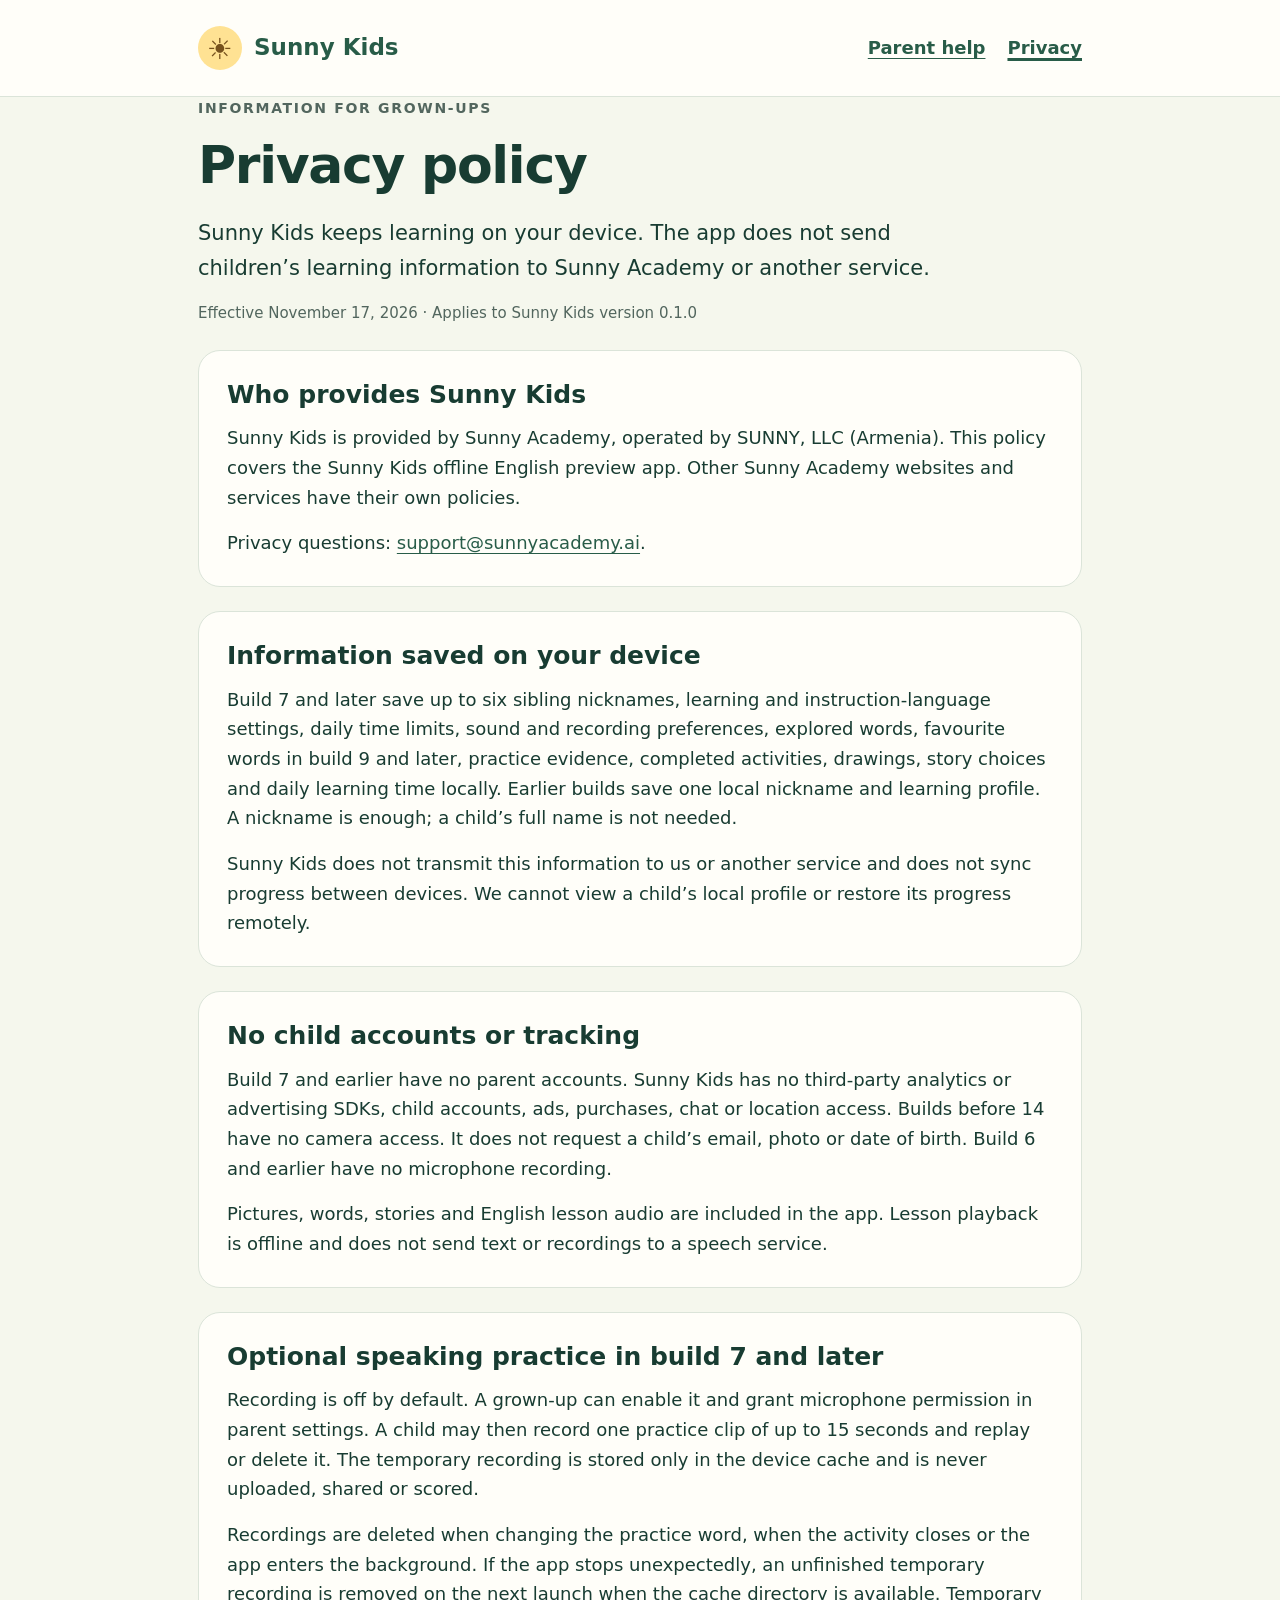
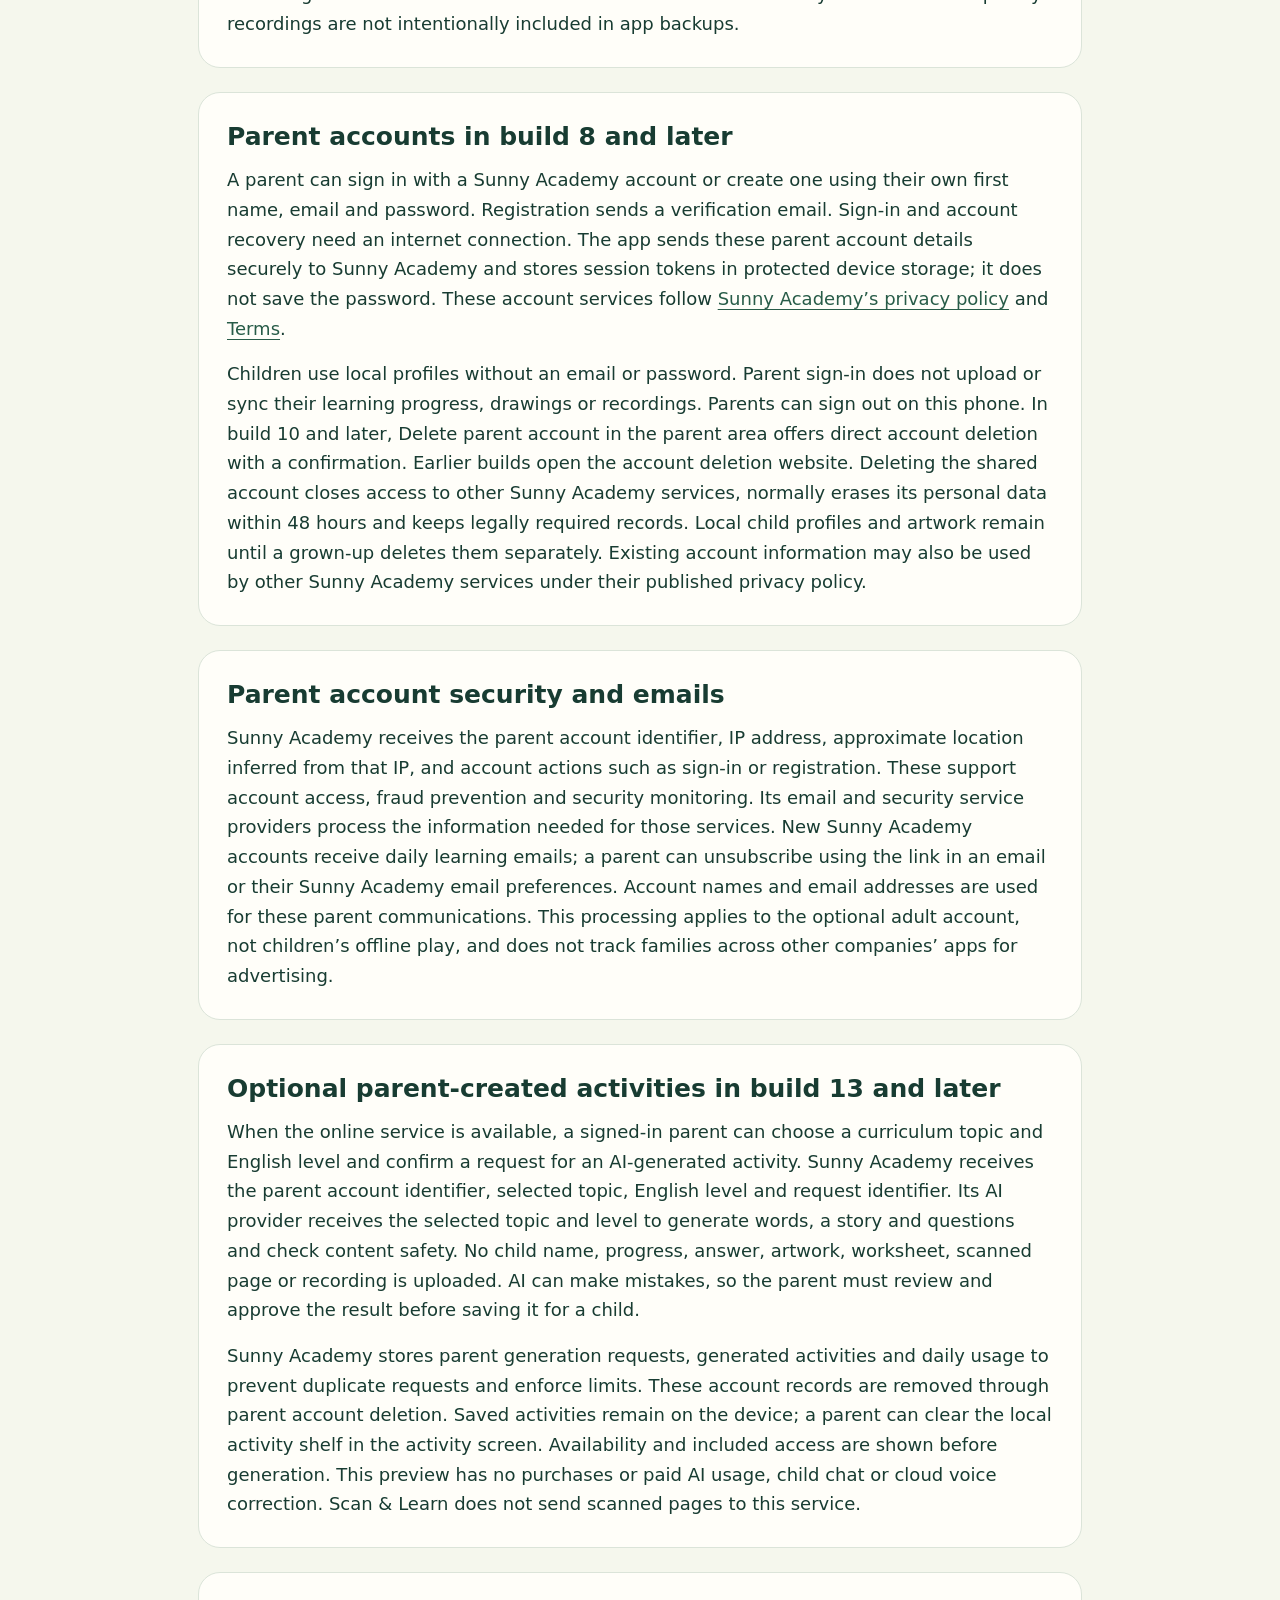
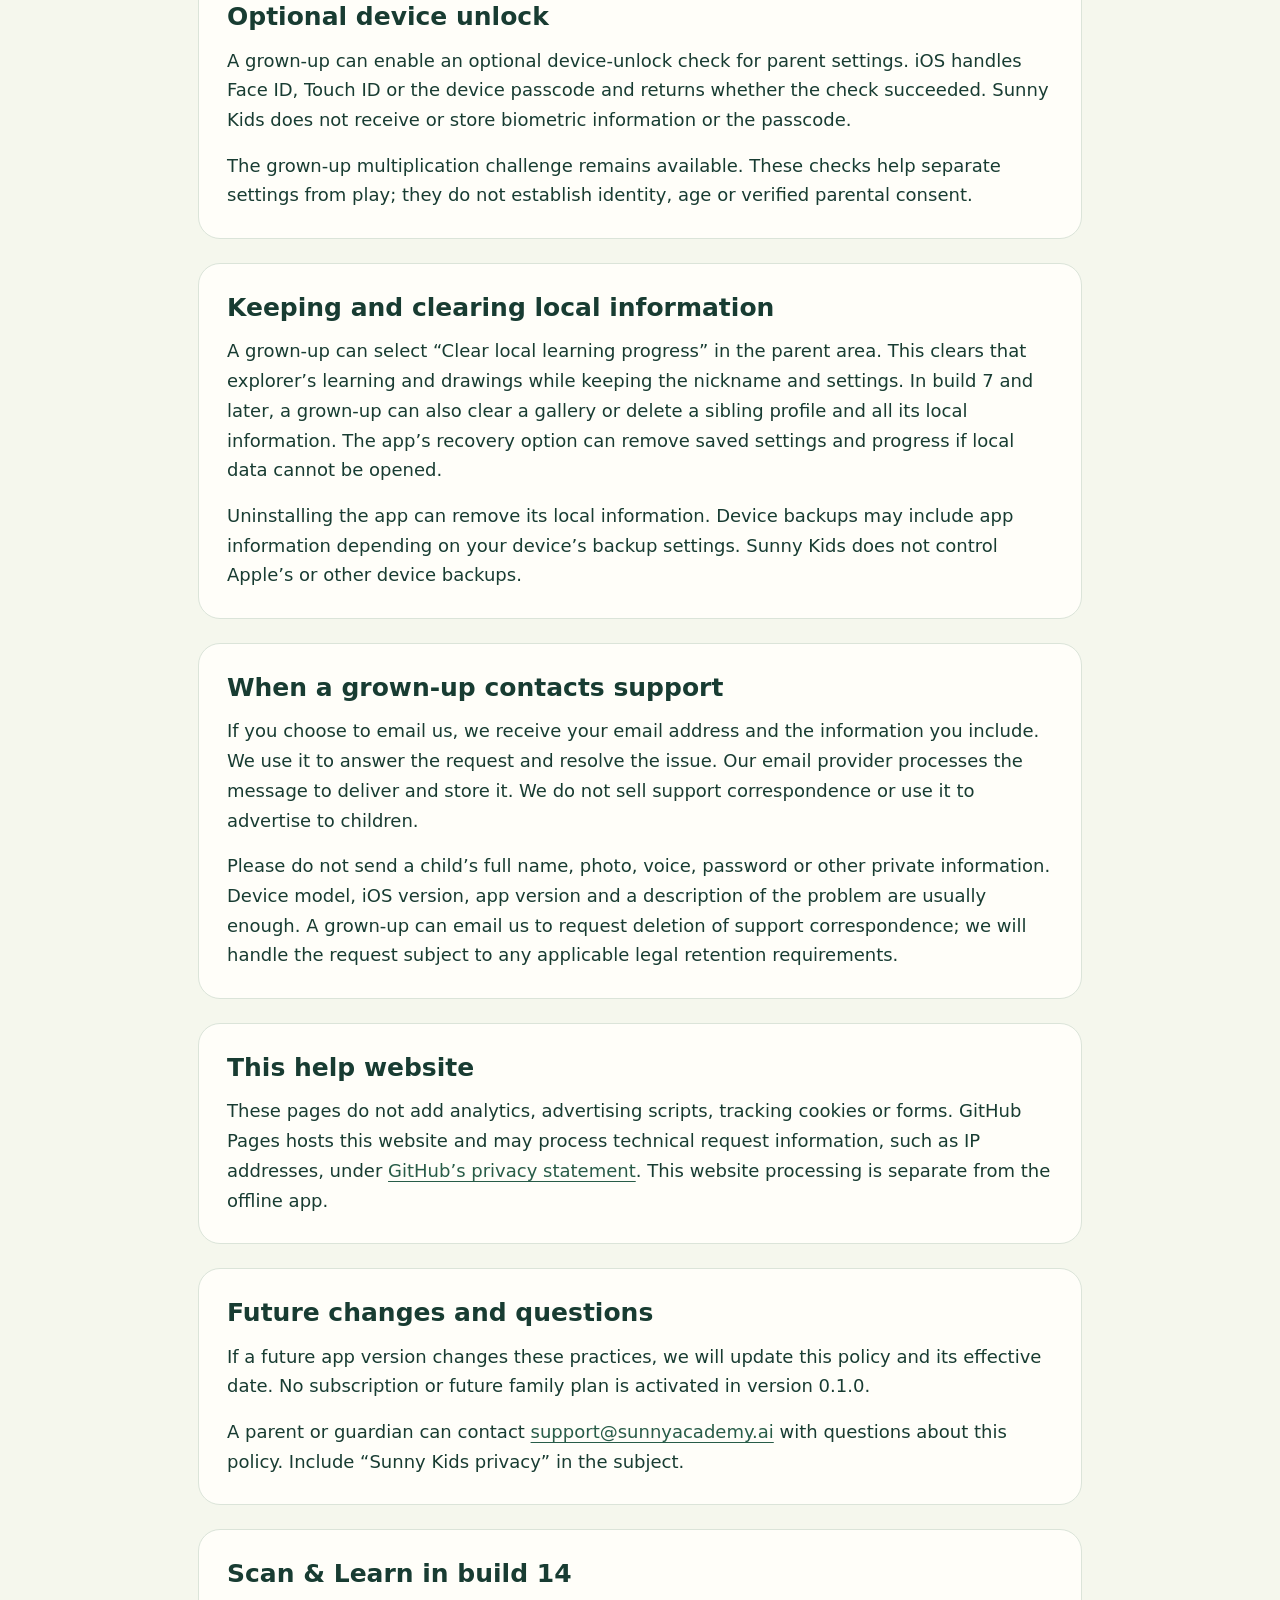
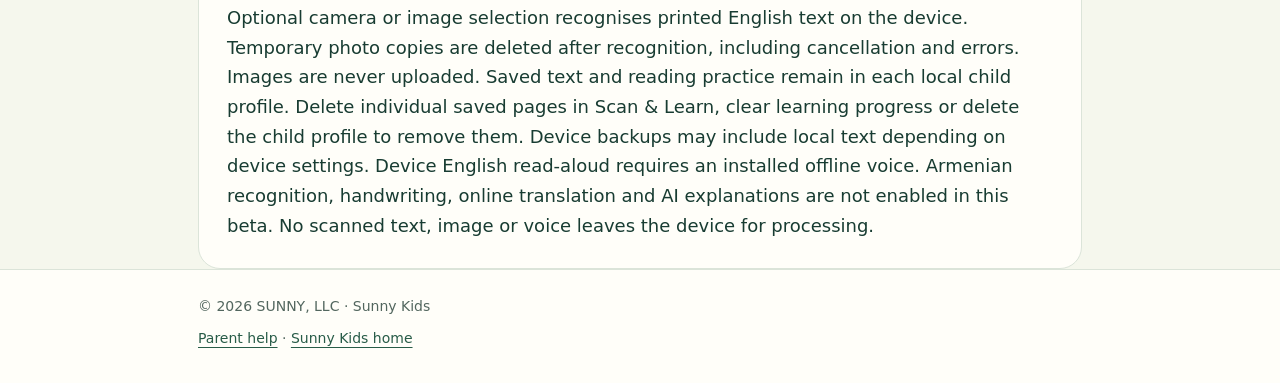
==== commit bfad44fd: "Describe optional parent activity data processing" ====
--- a/privacy/index.html
+++ b/privacy/index.html
@@ -10,10 +10,11 @@
 <p class="meta">Effective November 17, 2026 · Applies to Sunny Kids version 0.1.0</p>
 <section class="card"><h2>Who provides Sunny Kids</h2><p>Sunny Kids is provided by Sunny Academy, operated by SUNNY, LLC (Armenia). This policy covers the Sunny Kids offline English preview app. Other Sunny Academy websites and services have their own policies.</p><p class="contact">Privacy questions: <a href="mailto:support@sunnyacademy.ai">support@sunnyacademy.ai</a>.</p></section>
 <section class="card"><h2>Information saved on your device</h2><p>Build 7 and later save up to six sibling nicknames, learning and instruction-language settings, daily time limits, sound and recording preferences, explored words, favourite words in build 9 and later, practice evidence, completed activities, drawings, story choices and daily learning time locally. Earlier builds save one local nickname and learning profile. A nickname is enough; a child’s full name is not needed.</p><p>Sunny Kids does not transmit this information to us or another service and does not sync progress between devices. We cannot view a child’s local profile or restore its progress remotely.</p></section>
-<section class="card"><h2>No child accounts or tracking</h2><p>Build 7 and earlier have no parent accounts. Sunny Kids has no child accounts, ads, purchases, chat or location access. Builds before 14 have no camera access. It does not request a child’s email, photo or date of birth. Build 6 and earlier have no microphone recording.</p><p>Pictures, words, stories and English lesson audio are included in the app. Lesson playback is offline and does not send text or recordings to a speech service.</p></section>
+<section class="card"><h2>No child accounts or tracking</h2><p>Build 7 and earlier have no parent accounts. Sunny Kids has no third-party analytics or advertising SDKs, child accounts, ads, purchases, chat or location access. Builds before 14 have no camera access. It does not request a child’s email, photo or date of birth. Build 6 and earlier have no microphone recording.</p><p>Pictures, words, stories and English lesson audio are included in the app. Lesson playback is offline and does not send text or recordings to a speech service.</p></section>
 <section class="card"><h2>Optional speaking practice in build 7 and later</h2><p>Recording is off by default. A grown-up can enable it and grant microphone permission in parent settings. A child may then record one practice clip of up to 15 seconds and replay or delete it. The temporary recording is stored only in the device cache and is never uploaded, shared or scored.</p><p>Recordings are deleted when changing the practice word, when the activity closes or the app enters the background. If the app stops unexpectedly, an unfinished temporary recording is removed on the next launch when the cache directory is available. Temporary recordings are not intentionally included in app backups.</p></section>
 <section class="card"><h2>Parent accounts in build 8 and later</h2><p>A parent can sign in with a Sunny Academy account or create one using their own first name, email and password. Registration sends a verification email. Sign-in and account recovery need an internet connection. The app sends these parent account details securely to Sunny Academy and stores session tokens in protected device storage; it does not save the password. These account services follow <a href="https://sunnyacademy.ai/en/privacy">Sunny Academy’s privacy policy</a> and <a href="https://sunnyacademy.ai/en/terms">Terms</a>.</p><p>Children use local profiles without an email or password. Parent sign-in does not upload or sync their learning progress, drawings or recordings. Parents can sign out on this phone. In build 10 and later, Delete parent account in the parent area offers direct account deletion with a confirmation. Earlier builds open the account deletion website. Deleting the shared account closes access to other Sunny Academy services, normally erases its personal data within 48 hours and keeps legally required records. Local child profiles and artwork remain until a grown-up deletes them separately. Existing account information may also be used by other Sunny Academy services under their published privacy policy.</p></section>
 <section class="card"><h2>Parent account security and emails</h2><p>Sunny Academy receives the parent account identifier, IP address, approximate location inferred from that IP, and account actions such as sign-in or registration. These support account access, fraud prevention and security monitoring. Its email and security service providers process the information needed for those services. New Sunny Academy accounts receive daily learning emails; a parent can unsubscribe using the link in an email or their Sunny Academy email preferences. Account names and email addresses are used for these parent communications. This processing applies to the optional adult account, not children’s offline play, and does not track families across other companies’ apps for advertising.</p></section>
+<section class="card"><h2>Optional parent-created activities in build 13 and later</h2><p>When the online service is available, a signed-in parent can choose a curriculum topic and English level and confirm a request for an AI-generated activity. Sunny Academy receives the parent account identifier, selected topic, English level and request identifier. Its AI provider receives the selected topic and level to generate words, a story and questions and check content safety. No child name, progress, answer, artwork, worksheet, scanned page or recording is uploaded. AI can make mistakes, so the parent must review and approve the result before saving it for a child.</p><p>Sunny Academy stores parent generation requests, generated activities and daily usage to prevent duplicate requests and enforce limits. These account records are removed through parent account deletion. Saved activities remain on the device; a parent can clear the local activity shelf in the activity screen. Availability and included access are shown before generation. This preview has no purchases or paid AI usage, child chat or cloud voice correction. Scan &amp; Learn does not send scanned pages to this service.</p></section>
 <section class="card"><h2>Optional device unlock</h2><p>A grown-up can enable an optional device-unlock check for parent settings. iOS handles Face ID, Touch ID or the device passcode and returns whether the check succeeded. Sunny Kids does not receive or store biometric information or the passcode.</p><p>The grown-up multiplication challenge remains available. These checks help separate settings from play; they do not establish identity, age or verified parental consent.</p></section>
 <section class="card"><h2>Keeping and clearing local information</h2><p>A grown-up can select “Clear local learning progress” in the parent area. This clears that explorer’s learning and drawings while keeping the nickname and settings. In build 7 and later, a grown-up can also clear a gallery or delete a sibling profile and all its local information. The app’s recovery option can remove saved settings and progress if local data cannot be opened.</p><p>Uninstalling the app can remove its local information. Device backups may include app information depending on your device’s backup settings. Sunny Kids does not control Apple’s or other device backups.</p></section>
 <section class="card"><h2>When a grown-up contacts support</h2><p>If you choose to email us, we receive your email address and the information you include. We use it to answer the request and resolve the issue. Our email provider processes the message to deliver and store it. We do not sell support correspondence or use it to advertise to children.</p><p>Please do not send a child’s full name, photo, voice, password or other private information. Device model, iOS version, app version and a description of the problem are usually enough. A grown-up can email us to request deletion of support correspondence; we will handle the request subject to any applicable legal retention requirements.</p></section>
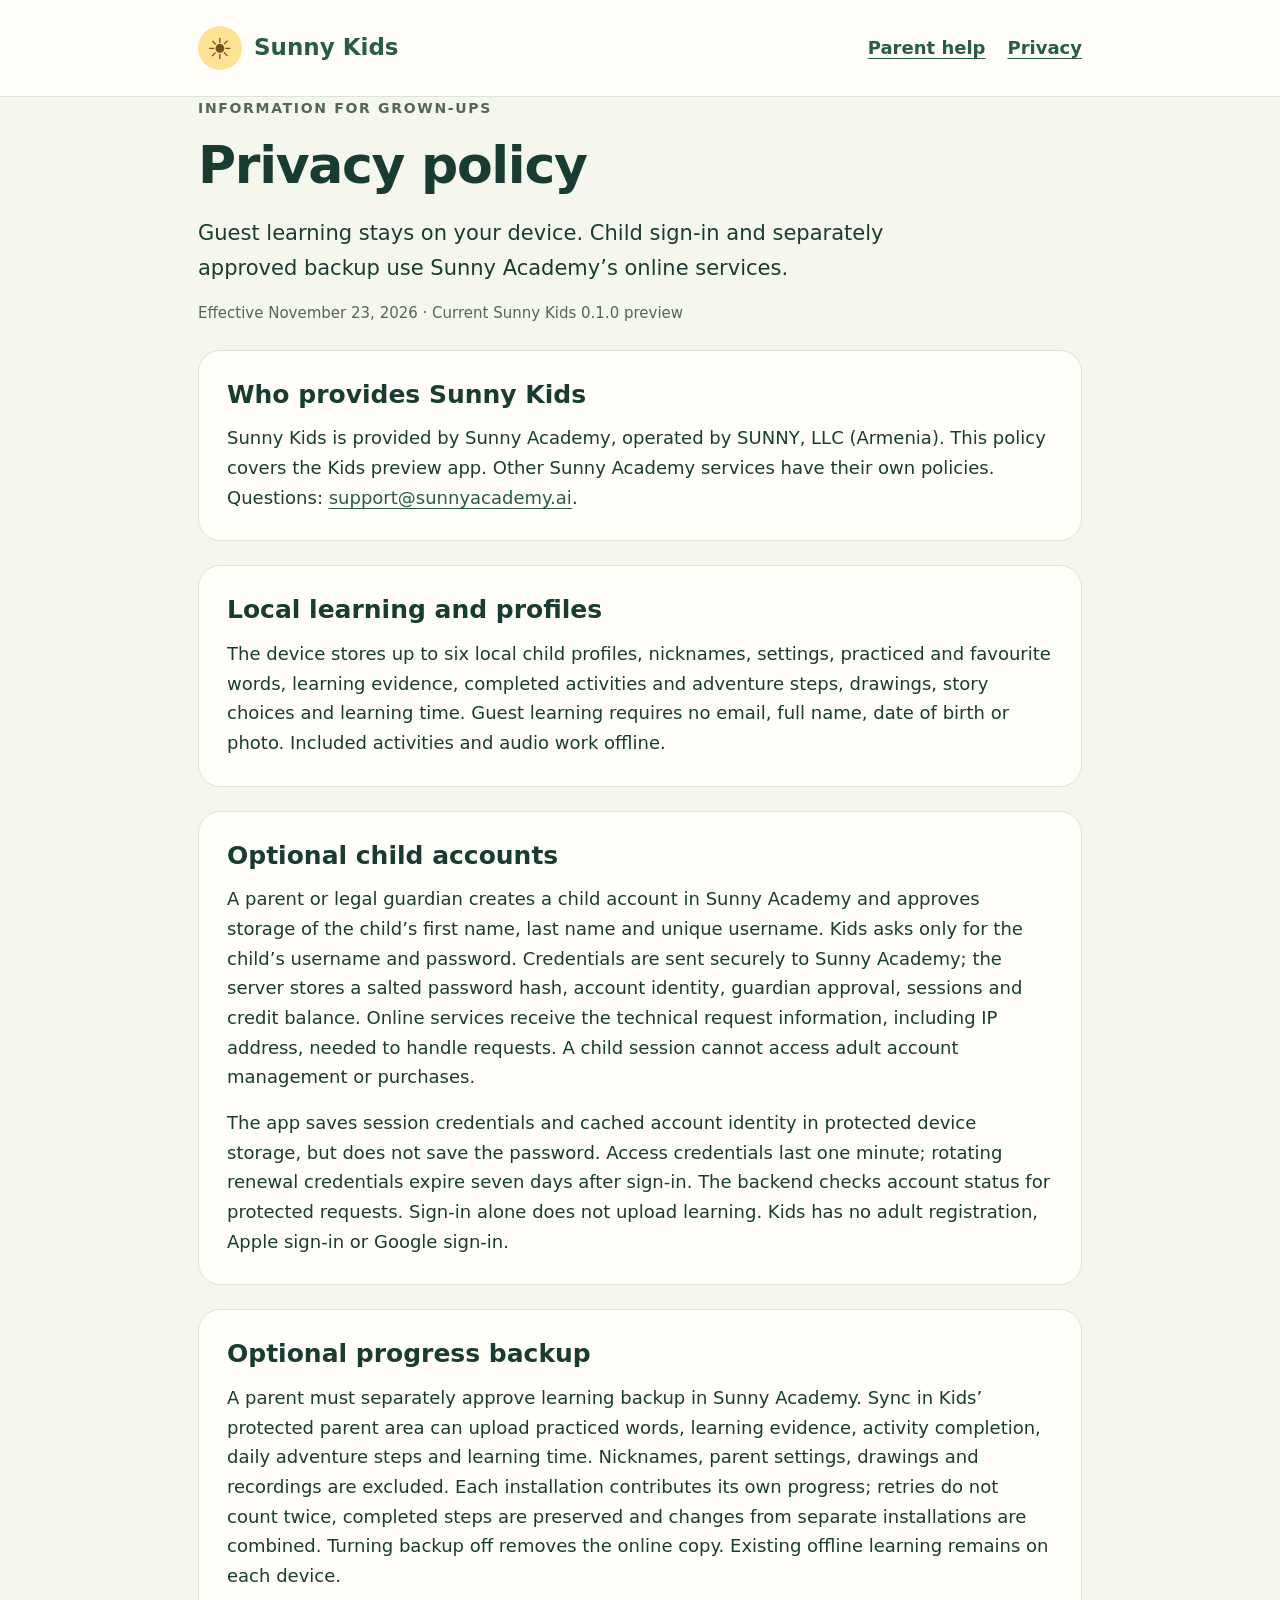
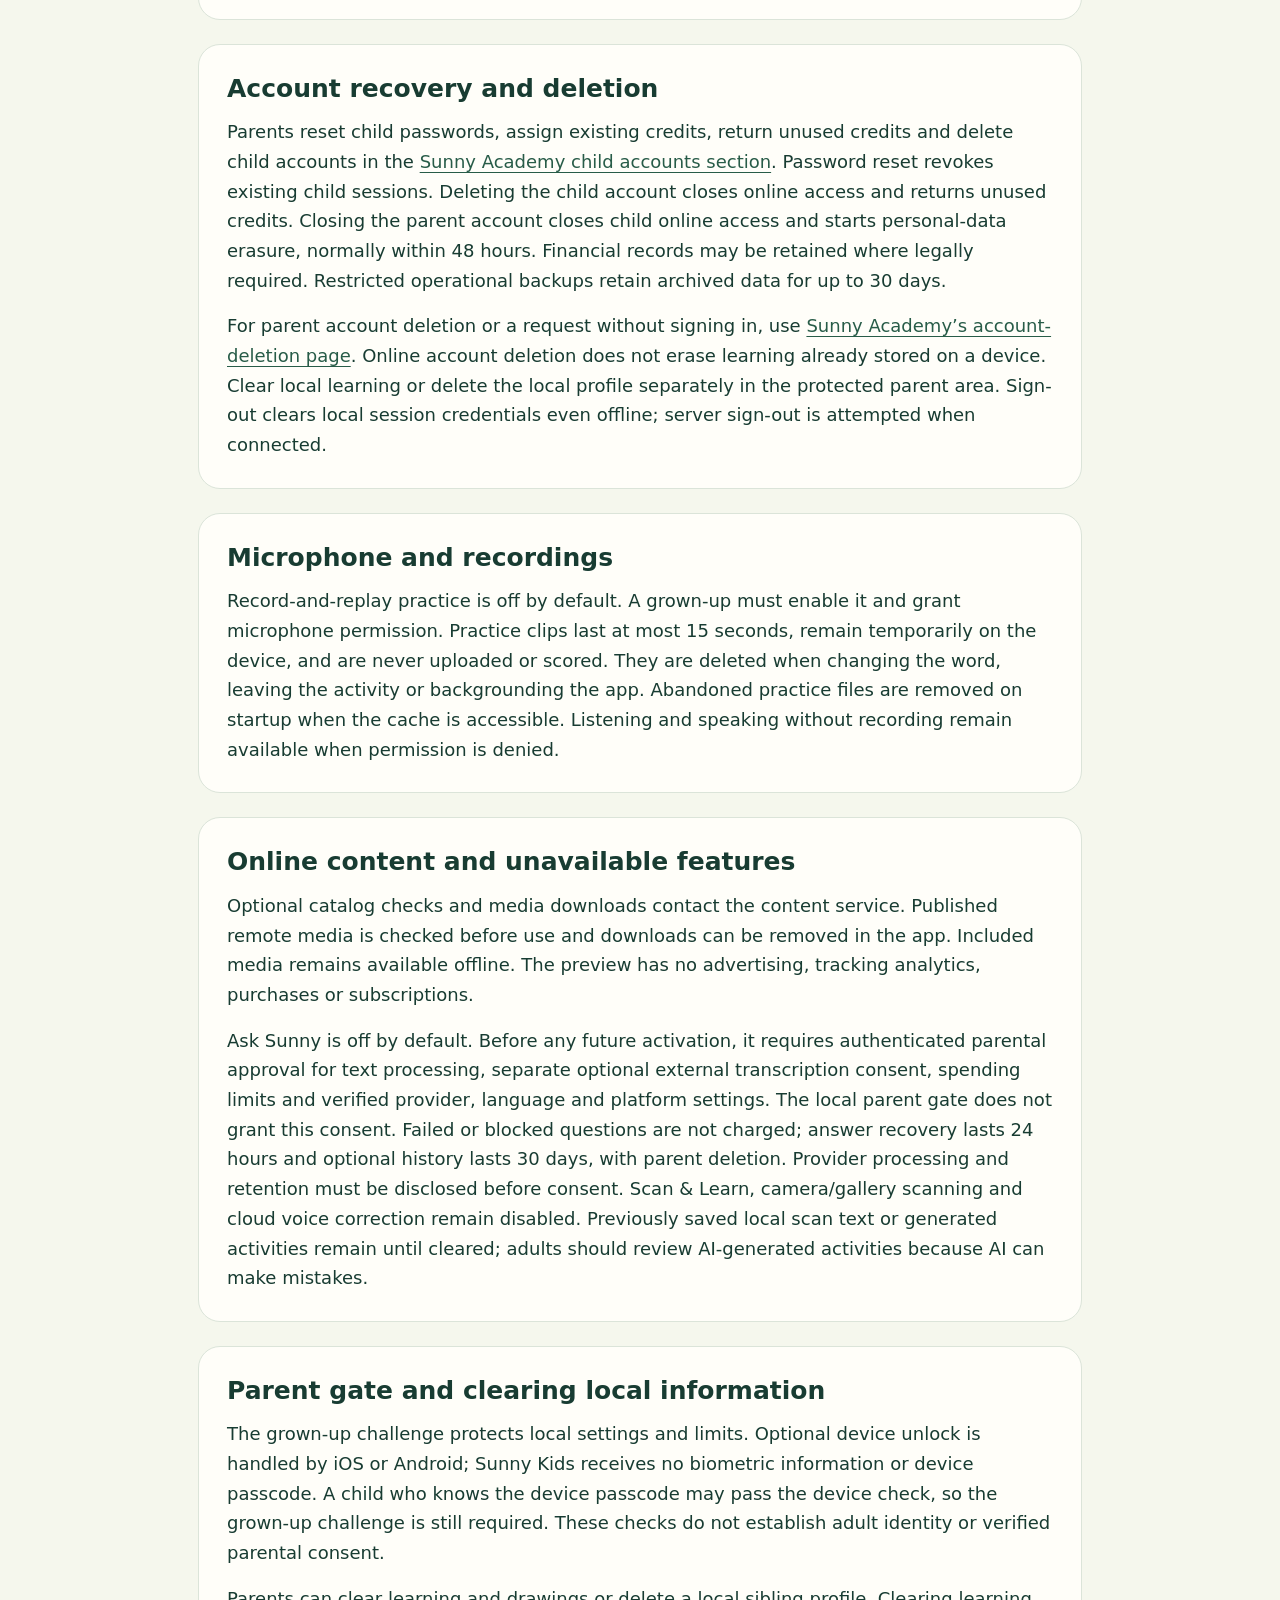
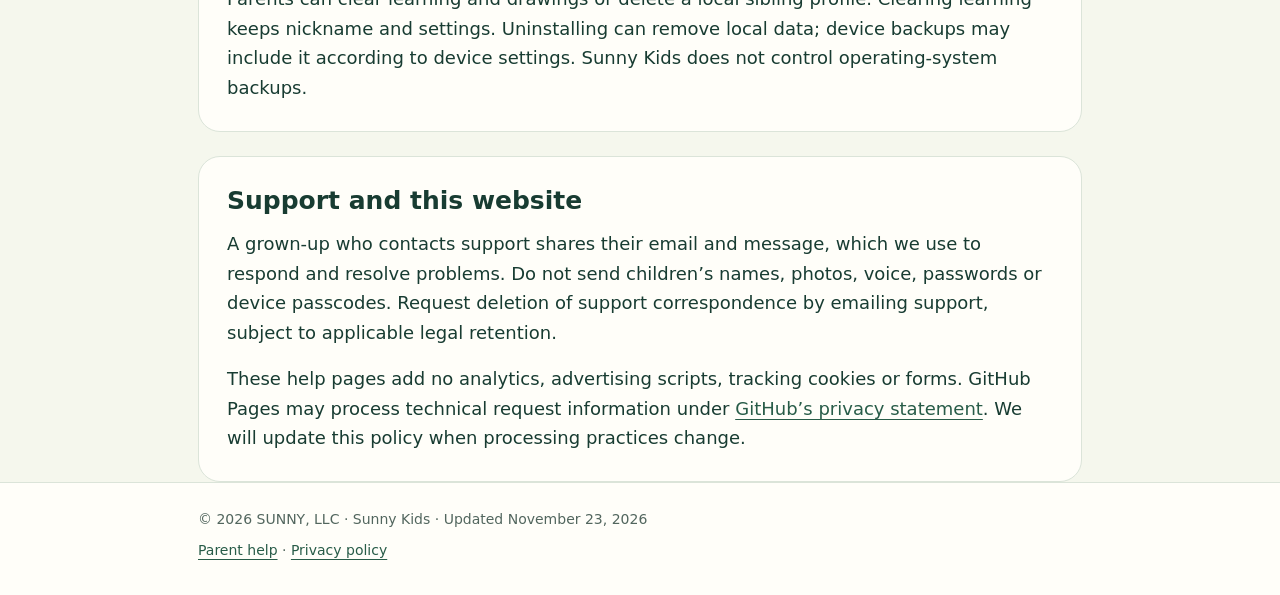
==== commit baee814e: "Update Sunny Kids learning, account and privacy guidance" ====
--- a/privacy/index.html
+++ b/privacy/index.html
@@ -1,25 +1,18 @@
 <!doctype html>
 <html lang="en">
-<head><meta charset="utf-8"><meta name="viewport" content="width=device-width,initial-scale=1"><meta name="description" content="Sunny Kids privacy policy for version 0.1.0: local learning data, no tracking, optional device unlock and support contact."><title>Privacy policy · Sunny Kids</title><link rel="stylesheet" href="../styles.css"></head>
+<head><meta charset="utf-8"><meta name="viewport" content="width=device-width,initial-scale=1"><meta name="description" content="Sunny Kids privacy: local profiles, parent-managed child accounts, optional backup, recordings and deletion."><title>Privacy policy · Sunny Kids</title><link rel="stylesheet" href="../styles.css"></head>
 <body>
 <a class="skip" href="#main">Skip to content</a>
-<header><div class="wrap header"><a class="brand" href="../"><span class="sun" aria-hidden="true">☀</span>Sunny Kids</a><nav aria-label="Main navigation"><a href="../support/">Parent help</a><a href="./" aria-current="page">Privacy</a></nav></div></header>
-<main id="main" class="wrap">
-<p class="eyebrow">Information for grown-ups</p><h1>Privacy policy</h1>
-<p class="intro">Sunny Kids keeps learning on your device. The app does not send children’s learning information to Sunny Academy or another service.</p>
-<p class="meta">Effective November 17, 2026 · Applies to Sunny Kids version 0.1.0</p>
-<section class="card"><h2>Who provides Sunny Kids</h2><p>Sunny Kids is provided by Sunny Academy, operated by SUNNY, LLC (Armenia). This policy covers the Sunny Kids offline English preview app. Other Sunny Academy websites and services have their own policies.</p><p class="contact">Privacy questions: <a href="mailto:support@sunnyacademy.ai">support@sunnyacademy.ai</a>.</p></section>
-<section class="card"><h2>Information saved on your device</h2><p>Build 7 and later save up to six sibling nicknames, learning and instruction-language settings, daily time limits, sound and recording preferences, explored words, favourite words in build 9 and later, practice evidence, completed activities, drawings, story choices and daily learning time locally. Earlier builds save one local nickname and learning profile. A nickname is enough; a child’s full name is not needed.</p><p>Sunny Kids does not transmit this information to us or another service and does not sync progress between devices. We cannot view a child’s local profile or restore its progress remotely.</p></section>
-<section class="card"><h2>No child accounts or tracking</h2><p>Build 7 and earlier have no parent accounts. Sunny Kids has no third-party analytics or advertising SDKs, child accounts, ads, purchases, chat or location access. Builds before 14 have no camera access. It does not request a child’s email, photo or date of birth. Build 6 and earlier have no microphone recording.</p><p>Pictures, words, stories and English lesson audio are included in the app. Lesson playback is offline and does not send text or recordings to a speech service.</p></section>
-<section class="card"><h2>Optional speaking practice in build 7 and later</h2><p>Recording is off by default. A grown-up can enable it and grant microphone permission in parent settings. A child may then record one practice clip of up to 15 seconds and replay or delete it. The temporary recording is stored only in the device cache and is never uploaded, shared or scored.</p><p>Recordings are deleted when changing the practice word, when the activity closes or the app enters the background. If the app stops unexpectedly, an unfinished temporary recording is removed on the next launch when the cache directory is available. Temporary recordings are not intentionally included in app backups.</p></section>
-<section class="card"><h2>Parent accounts in build 8 and later</h2><p>A parent can sign in with a Sunny Academy account or create one using their own first name, email and password. Registration sends a verification email. Sign-in and account recovery need an internet connection. The app sends these parent account details securely to Sunny Academy and stores session tokens in protected device storage; it does not save the password. These account services follow <a href="https://sunnyacademy.ai/en/privacy">Sunny Academy’s privacy policy</a> and <a href="https://sunnyacademy.ai/en/terms">Terms</a>.</p><p>Children use local profiles without an email or password. Parent sign-in does not upload or sync their learning progress, drawings or recordings. Parents can sign out on this phone. In build 10 and later, Delete parent account in the parent area offers direct account deletion with a confirmation. Earlier builds open the account deletion website. Deleting the shared account closes access to other Sunny Academy services, normally erases its personal data within 48 hours and keeps legally required records. Local child profiles and artwork remain until a grown-up deletes them separately. Existing account information may also be used by other Sunny Academy services under their published privacy policy.</p></section>
-<section class="card"><h2>Parent account security and emails</h2><p>Sunny Academy receives the parent account identifier, IP address, approximate location inferred from that IP, and account actions such as sign-in or registration. These support account access, fraud prevention and security monitoring. Its email and security service providers process the information needed for those services. New Sunny Academy accounts receive daily learning emails; a parent can unsubscribe using the link in an email or their Sunny Academy email preferences. Account names and email addresses are used for these parent communications. This processing applies to the optional adult account, not children’s offline play, and does not track families across other companies’ apps for advertising.</p></section>
-<section class="card"><h2>Optional parent-created activities in build 13 and later</h2><p>When the online service is available, a signed-in parent can choose a curriculum topic and English level and confirm a request for an AI-generated activity. Sunny Academy receives the parent account identifier, selected topic, English level and request identifier. Its AI provider receives the selected topic and level to generate words, a story and questions and check content safety. No child name, progress, answer, artwork, worksheet, scanned page or recording is uploaded. AI can make mistakes, so the parent must review and approve the result before saving it for a child.</p><p>Sunny Academy stores parent generation requests, generated activities and daily usage to prevent duplicate requests and enforce limits. These account records are removed through parent account deletion. Saved activities remain on the device; a parent can clear the local activity shelf in the activity screen. Availability and included access are shown before generation. This preview has no purchases or paid AI usage, child chat or cloud voice correction. Scan &amp; Learn does not send scanned pages to this service.</p></section>
-<section class="card"><h2>Optional device unlock</h2><p>A grown-up can enable an optional device-unlock check for parent settings. iOS handles Face ID, Touch ID or the device passcode and returns whether the check succeeded. Sunny Kids does not receive or store biometric information or the passcode.</p><p>The grown-up multiplication challenge remains available. These checks help separate settings from play; they do not establish identity, age or verified parental consent.</p></section>
-<section class="card"><h2>Keeping and clearing local information</h2><p>A grown-up can select “Clear local learning progress” in the parent area. This clears that explorer’s learning and drawings while keeping the nickname and settings. In build 7 and later, a grown-up can also clear a gallery or delete a sibling profile and all its local information. The app’s recovery option can remove saved settings and progress if local data cannot be opened.</p><p>Uninstalling the app can remove its local information. Device backups may include app information depending on your device’s backup settings. Sunny Kids does not control Apple’s or other device backups.</p></section>
-<section class="card"><h2>When a grown-up contacts support</h2><p>If you choose to email us, we receive your email address and the information you include. We use it to answer the request and resolve the issue. Our email provider processes the message to deliver and store it. We do not sell support correspondence or use it to advertise to children.</p><p>Please do not send a child’s full name, photo, voice, password or other private information. Device model, iOS version, app version and a description of the problem are usually enough. A grown-up can email us to request deletion of support correspondence; we will handle the request subject to any applicable legal retention requirements.</p></section>
-<section class="card"><h2>This help website</h2><p>These pages do not add analytics, advertising scripts, tracking cookies or forms. GitHub Pages hosts this website and may process technical request information, such as IP addresses, under <a href="https://docs.github.com/en/site-policy/privacy-policies/github-general-privacy-statement">GitHub’s privacy statement</a>. This website processing is separate from the offline app.</p></section>
-<section class="card"><h2>Future changes and questions</h2><p>If a future app version changes these practices, we will update this policy and its effective date. No subscription or future family plan is activated in version 0.1.0.</p><p class="contact">A parent or guardian can contact <a href="mailto:support@sunnyacademy.ai">support@sunnyacademy.ai</a> with questions about this policy. Include “Sunny Kids privacy” in the subject.</p></section>
-<section class="card"><h2>Scan &amp; Learn in build 14</h2><p>Optional camera or image selection recognises printed English text on the device. Temporary photo copies are deleted after recognition, including cancellation and errors. Images are never uploaded. Saved text and reading practice remain in each local child profile. Delete individual saved pages in Scan &amp; Learn, clear learning progress or delete the child profile to remove them. Device backups may include local text depending on device settings. Device English read-aloud requires an installed offline voice. Armenian recognition, handwriting, online translation and AI explanations are not enabled in this beta. No scanned text, image or voice leaves the device for processing.</p></section></main>
-<footer><div class="wrap"><p>© 2026 SUNNY, LLC · Sunny Kids</p><p><a href="../support/">Parent help</a> · <a href="../">Sunny Kids home</a></p></div></footer>
+<header><div class="wrap header"><a class="brand" href="../"><span class="sun" aria-hidden="true">☀</span>Sunny Kids</a><nav aria-label="Main navigation"><a href="../support/">Parent help</a><a href="../privacy/">Privacy</a></nav></div></header>
+<main id="main" class="wrap"><p class="eyebrow">Information for grown-ups</p><h1>Privacy policy</h1><p class="intro">Guest learning stays on your device. Child sign-in and separately approved backup use Sunny Academy’s online services.</p><p class="meta">Effective November 23, 2026 · Current Sunny Kids 0.1.0 preview</p><section class="card"><h2>Who provides Sunny Kids</h2><p>Sunny Kids is provided by Sunny Academy, operated by SUNNY, LLC (Armenia). This policy covers the Kids preview app. Other Sunny Academy services have their own policies. Questions: <a href="mailto:support@sunnyacademy.ai">support@sunnyacademy.ai</a>.</p></section>
+<section class="card"><h2>Local learning and profiles</h2><p>The device stores up to six local child profiles, nicknames, settings, practiced and favourite words, learning evidence, completed activities and adventure steps, drawings, story choices and learning time. Guest learning requires no email, full name, date of birth or photo. Included activities and audio work offline.</p></section>
+<section class="card"><h2>Optional child accounts</h2><p>A parent or legal guardian creates a child account in Sunny Academy and approves storage of the child’s first name, last name and unique username. Kids asks only for the child’s username and password. Credentials are sent securely to Sunny Academy; the server stores a salted password hash, account identity, guardian approval, sessions and credit balance. Online services receive the technical request information, including IP address, needed to handle requests. A child session cannot access adult account management or purchases.</p><p>The app saves session credentials and cached account identity in protected device storage, but does not save the password. Access credentials last one minute; rotating renewal credentials expire seven days after sign-in. The backend checks account status for protected requests. Sign-in alone does not upload learning. Kids has no adult registration, Apple sign-in or Google sign-in.</p></section>
+<section class="card"><h2>Optional progress backup</h2><p>A parent must separately approve learning backup in Sunny Academy. Sync in Kids’ protected parent area can upload practiced words, learning evidence, activity completion, daily adventure steps and learning time. Nicknames, parent settings, drawings and recordings are excluded. Each installation contributes its own progress; retries do not count twice, completed steps are preserved and changes from separate installations are combined. Turning backup off removes the online copy. Existing offline learning remains on each device.</p></section>
+<section class="card"><h2>Account recovery and deletion</h2><p>Parents reset child passwords, assign existing credits, return unused credits and delete child accounts in the <a href="https://sunnyacademy.ai/en/profile#sunny-kids-accounts">Sunny Academy child accounts section</a>. Password reset revokes existing child sessions. Deleting the child account closes online access and returns unused credits. Closing the parent account closes child online access and starts personal-data erasure, normally within 48 hours. Financial records may be retained where legally required. Restricted operational backups retain archived data for up to 30 days.</p><p>For parent account deletion or a request without signing in, use <a href="https://sunnyacademy.ai/en/delete-account">Sunny Academy’s account-deletion page</a>. Online account deletion does not erase learning already stored on a device. Clear local learning or delete the local profile separately in the protected parent area. Sign-out clears local session credentials even offline; server sign-out is attempted when connected.</p></section>
+<section class="card"><h2>Microphone and recordings</h2><p>Record-and-replay practice is off by default. A grown-up must enable it and grant microphone permission. Practice clips last at most 15 seconds, remain temporarily on the device, and are never uploaded or scored. They are deleted when changing the word, leaving the activity or backgrounding the app. Abandoned practice files are removed on startup when the cache is accessible. Listening and speaking without recording remain available when permission is denied.</p></section>
+<section class="card"><h2>Online content and unavailable features</h2><p>Optional catalog checks and media downloads contact the content service. Published remote media is checked before use and downloads can be removed in the app. Included media remains available offline. The preview has no advertising, tracking analytics, purchases or subscriptions.</p><p>Ask Sunny is off by default. Before any future activation, it requires authenticated parental approval for text processing, separate optional external transcription consent, spending limits and verified provider, language and platform settings. The local parent gate does not grant this consent. Failed or blocked questions are not charged; answer recovery lasts 24 hours and optional history lasts 30 days, with parent deletion. Provider processing and retention must be disclosed before consent. Scan &amp; Learn, camera/gallery scanning and cloud voice correction remain disabled. Previously saved local scan text or generated activities remain until cleared; adults should review AI-generated activities because AI can make mistakes.</p></section>
+<section class="card"><h2>Parent gate and clearing local information</h2><p>The grown-up challenge protects local settings and limits. Optional device unlock is handled by iOS or Android; Sunny Kids receives no biometric information or device passcode. A child who knows the device passcode may pass the device check, so the grown-up challenge is still required. These checks do not establish adult identity or verified parental consent.</p><p>Parents can clear learning and drawings or delete a local sibling profile. Clearing learning keeps nickname and settings. Uninstalling can remove local data; device backups may include it according to device settings. Sunny Kids does not control operating-system backups.</p></section>
+<section class="card"><h2>Support and this website</h2><p>A grown-up who contacts support shares their email and message, which we use to respond and resolve problems. Do not send children’s names, photos, voice, passwords or device passcodes. Request deletion of support correspondence by emailing support, subject to applicable legal retention.</p><p>These help pages add no analytics, advertising scripts, tracking cookies or forms. GitHub Pages may process technical request information under <a href="https://docs.github.com/en/site-policy/privacy-policies/github-general-privacy-statement">GitHub’s privacy statement</a>. We will update this policy when processing practices change.</p></section>
+</main>
+<footer><div class="wrap"><p>© 2026 SUNNY, LLC · Sunny Kids · Updated November 23, 2026</p><p><a href="../support/">Parent help</a> · <a href="../privacy/">Privacy policy</a></p></div></footer>
 </body></html>
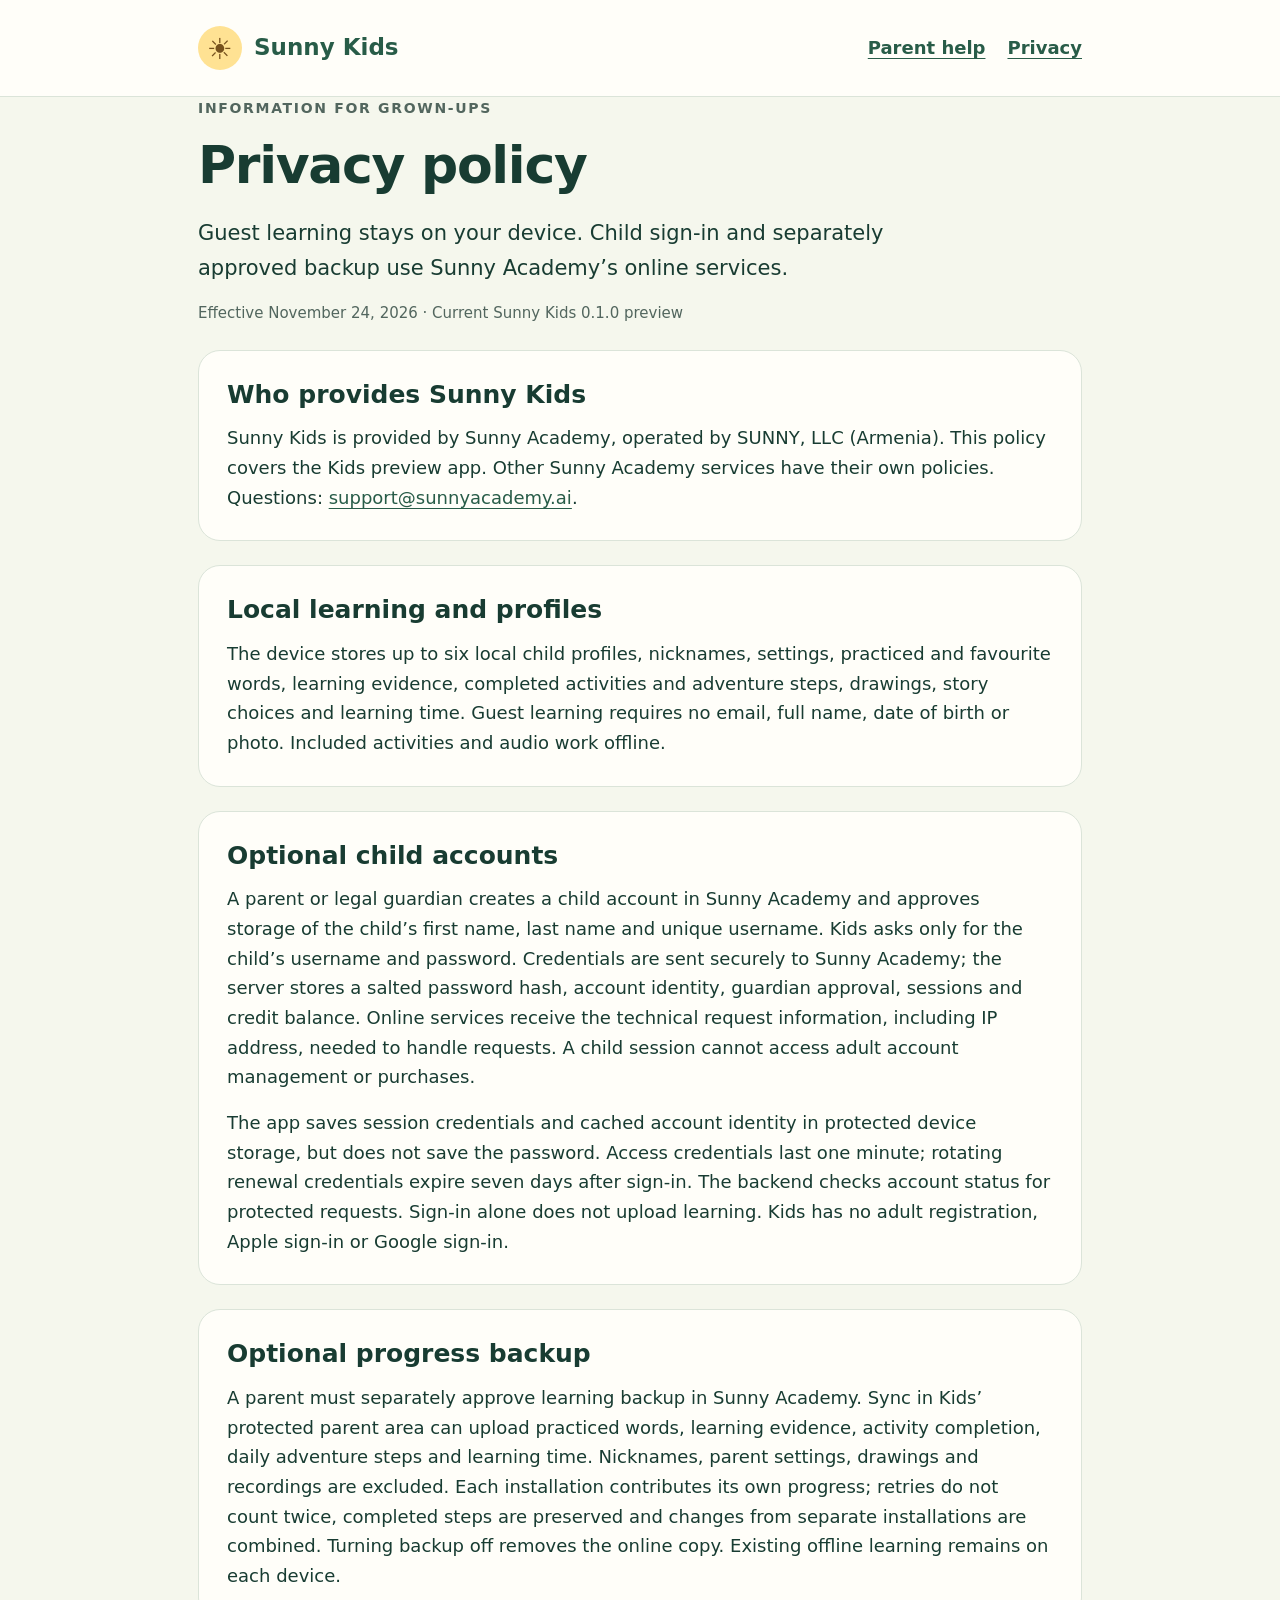
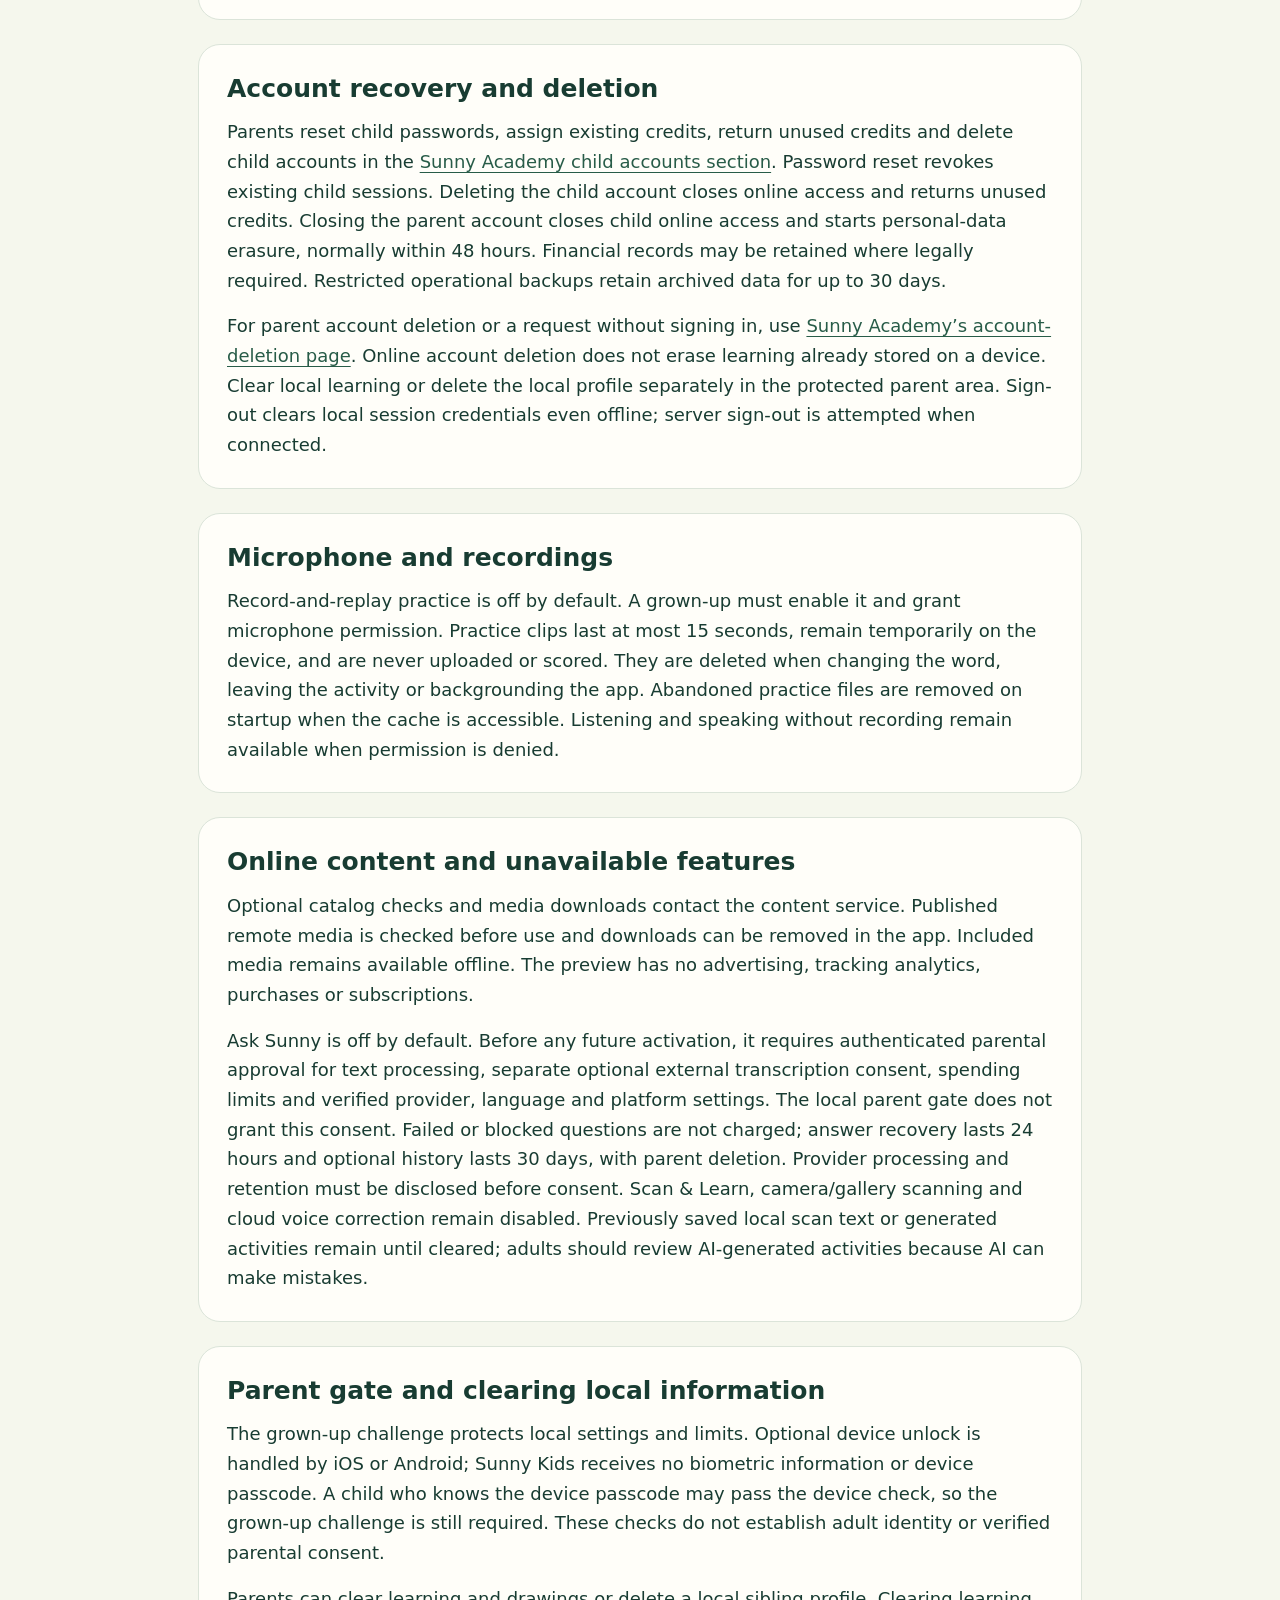
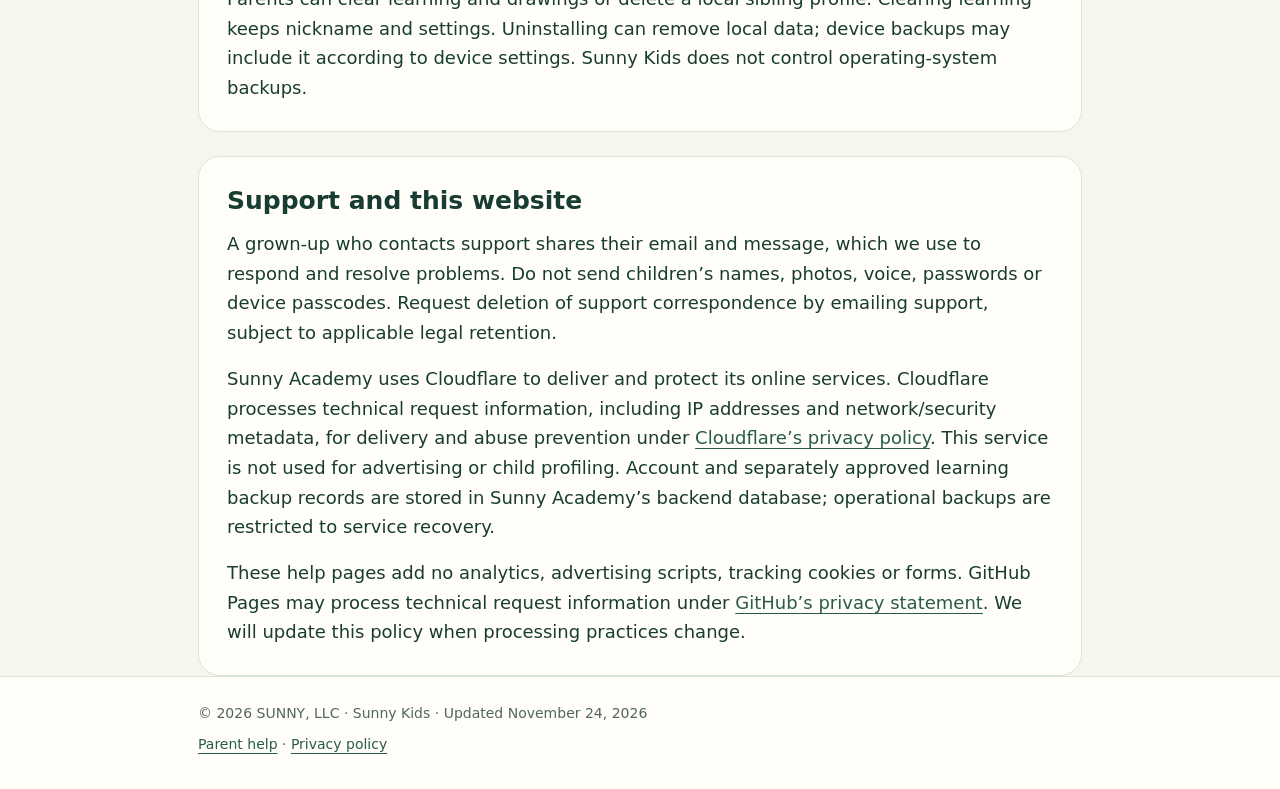
==== commit 719fe5f6: "Disclose online delivery and security processing" ====
--- a/privacy/index.html
+++ b/privacy/index.html
@@ -4,7 +4,7 @@
 <body>
 <a class="skip" href="#main">Skip to content</a>
 <header><div class="wrap header"><a class="brand" href="../"><span class="sun" aria-hidden="true">☀</span>Sunny Kids</a><nav aria-label="Main navigation"><a href="../support/">Parent help</a><a href="../privacy/">Privacy</a></nav></div></header>
-<main id="main" class="wrap"><p class="eyebrow">Information for grown-ups</p><h1>Privacy policy</h1><p class="intro">Guest learning stays on your device. Child sign-in and separately approved backup use Sunny Academy’s online services.</p><p class="meta">Effective November 23, 2026 · Current Sunny Kids 0.1.0 preview</p><section class="card"><h2>Who provides Sunny Kids</h2><p>Sunny Kids is provided by Sunny Academy, operated by SUNNY, LLC (Armenia). This policy covers the Kids preview app. Other Sunny Academy services have their own policies. Questions: <a href="mailto:support@sunnyacademy.ai">support@sunnyacademy.ai</a>.</p></section>
+<main id="main" class="wrap"><p class="eyebrow">Information for grown-ups</p><h1>Privacy policy</h1><p class="intro">Guest learning stays on your device. Child sign-in and separately approved backup use Sunny Academy’s online services.</p><p class="meta">Effective November 24, 2026 · Current Sunny Kids 0.1.0 preview</p><section class="card"><h2>Who provides Sunny Kids</h2><p>Sunny Kids is provided by Sunny Academy, operated by SUNNY, LLC (Armenia). This policy covers the Kids preview app. Other Sunny Academy services have their own policies. Questions: <a href="mailto:support@sunnyacademy.ai">support@sunnyacademy.ai</a>.</p></section>
 <section class="card"><h2>Local learning and profiles</h2><p>The device stores up to six local child profiles, nicknames, settings, practiced and favourite words, learning evidence, completed activities and adventure steps, drawings, story choices and learning time. Guest learning requires no email, full name, date of birth or photo. Included activities and audio work offline.</p></section>
 <section class="card"><h2>Optional child accounts</h2><p>A parent or legal guardian creates a child account in Sunny Academy and approves storage of the child’s first name, last name and unique username. Kids asks only for the child’s username and password. Credentials are sent securely to Sunny Academy; the server stores a salted password hash, account identity, guardian approval, sessions and credit balance. Online services receive the technical request information, including IP address, needed to handle requests. A child session cannot access adult account management or purchases.</p><p>The app saves session credentials and cached account identity in protected device storage, but does not save the password. Access credentials last one minute; rotating renewal credentials expire seven days after sign-in. The backend checks account status for protected requests. Sign-in alone does not upload learning. Kids has no adult registration, Apple sign-in or Google sign-in.</p></section>
 <section class="card"><h2>Optional progress backup</h2><p>A parent must separately approve learning backup in Sunny Academy. Sync in Kids’ protected parent area can upload practiced words, learning evidence, activity completion, daily adventure steps and learning time. Nicknames, parent settings, drawings and recordings are excluded. Each installation contributes its own progress; retries do not count twice, completed steps are preserved and changes from separate installations are combined. Turning backup off removes the online copy. Existing offline learning remains on each device.</p></section>
@@ -12,7 +12,7 @@
 <section class="card"><h2>Microphone and recordings</h2><p>Record-and-replay practice is off by default. A grown-up must enable it and grant microphone permission. Practice clips last at most 15 seconds, remain temporarily on the device, and are never uploaded or scored. They are deleted when changing the word, leaving the activity or backgrounding the app. Abandoned practice files are removed on startup when the cache is accessible. Listening and speaking without recording remain available when permission is denied.</p></section>
 <section class="card"><h2>Online content and unavailable features</h2><p>Optional catalog checks and media downloads contact the content service. Published remote media is checked before use and downloads can be removed in the app. Included media remains available offline. The preview has no advertising, tracking analytics, purchases or subscriptions.</p><p>Ask Sunny is off by default. Before any future activation, it requires authenticated parental approval for text processing, separate optional external transcription consent, spending limits and verified provider, language and platform settings. The local parent gate does not grant this consent. Failed or blocked questions are not charged; answer recovery lasts 24 hours and optional history lasts 30 days, with parent deletion. Provider processing and retention must be disclosed before consent. Scan &amp; Learn, camera/gallery scanning and cloud voice correction remain disabled. Previously saved local scan text or generated activities remain until cleared; adults should review AI-generated activities because AI can make mistakes.</p></section>
 <section class="card"><h2>Parent gate and clearing local information</h2><p>The grown-up challenge protects local settings and limits. Optional device unlock is handled by iOS or Android; Sunny Kids receives no biometric information or device passcode. A child who knows the device passcode may pass the device check, so the grown-up challenge is still required. These checks do not establish adult identity or verified parental consent.</p><p>Parents can clear learning and drawings or delete a local sibling profile. Clearing learning keeps nickname and settings. Uninstalling can remove local data; device backups may include it according to device settings. Sunny Kids does not control operating-system backups.</p></section>
-<section class="card"><h2>Support and this website</h2><p>A grown-up who contacts support shares their email and message, which we use to respond and resolve problems. Do not send children’s names, photos, voice, passwords or device passcodes. Request deletion of support correspondence by emailing support, subject to applicable legal retention.</p><p>These help pages add no analytics, advertising scripts, tracking cookies or forms. GitHub Pages may process technical request information under <a href="https://docs.github.com/en/site-policy/privacy-policies/github-general-privacy-statement">GitHub’s privacy statement</a>. We will update this policy when processing practices change.</p></section>
+<section class="card"><h2>Support and this website</h2><p>A grown-up who contacts support shares their email and message, which we use to respond and resolve problems. Do not send children’s names, photos, voice, passwords or device passcodes. Request deletion of support correspondence by emailing support, subject to applicable legal retention.</p><p>Sunny Academy uses Cloudflare to deliver and protect its online services. Cloudflare processes technical request information, including IP addresses and network/security metadata, for delivery and abuse prevention under <a href="https://www.cloudflare.com/privacypolicy/">Cloudflare’s privacy policy</a>. This service is not used for advertising or child profiling. Account and separately approved learning backup records are stored in Sunny Academy’s backend database; operational backups are restricted to service recovery.</p><p>These help pages add no analytics, advertising scripts, tracking cookies or forms. GitHub Pages may process technical request information under <a href="https://docs.github.com/en/site-policy/privacy-policies/github-general-privacy-statement">GitHub’s privacy statement</a>. We will update this policy when processing practices change.</p></section>
 </main>
-<footer><div class="wrap"><p>© 2026 SUNNY, LLC · Sunny Kids · Updated November 23, 2026</p><p><a href="../support/">Parent help</a> · <a href="../privacy/">Privacy policy</a></p></div></footer>
+<footer><div class="wrap"><p>© 2026 SUNNY, LLC · Sunny Kids · Updated November 24, 2026</p><p><a href="../support/">Parent help</a> · <a href="../privacy/">Privacy policy</a></p></div></footer>
 </body></html>
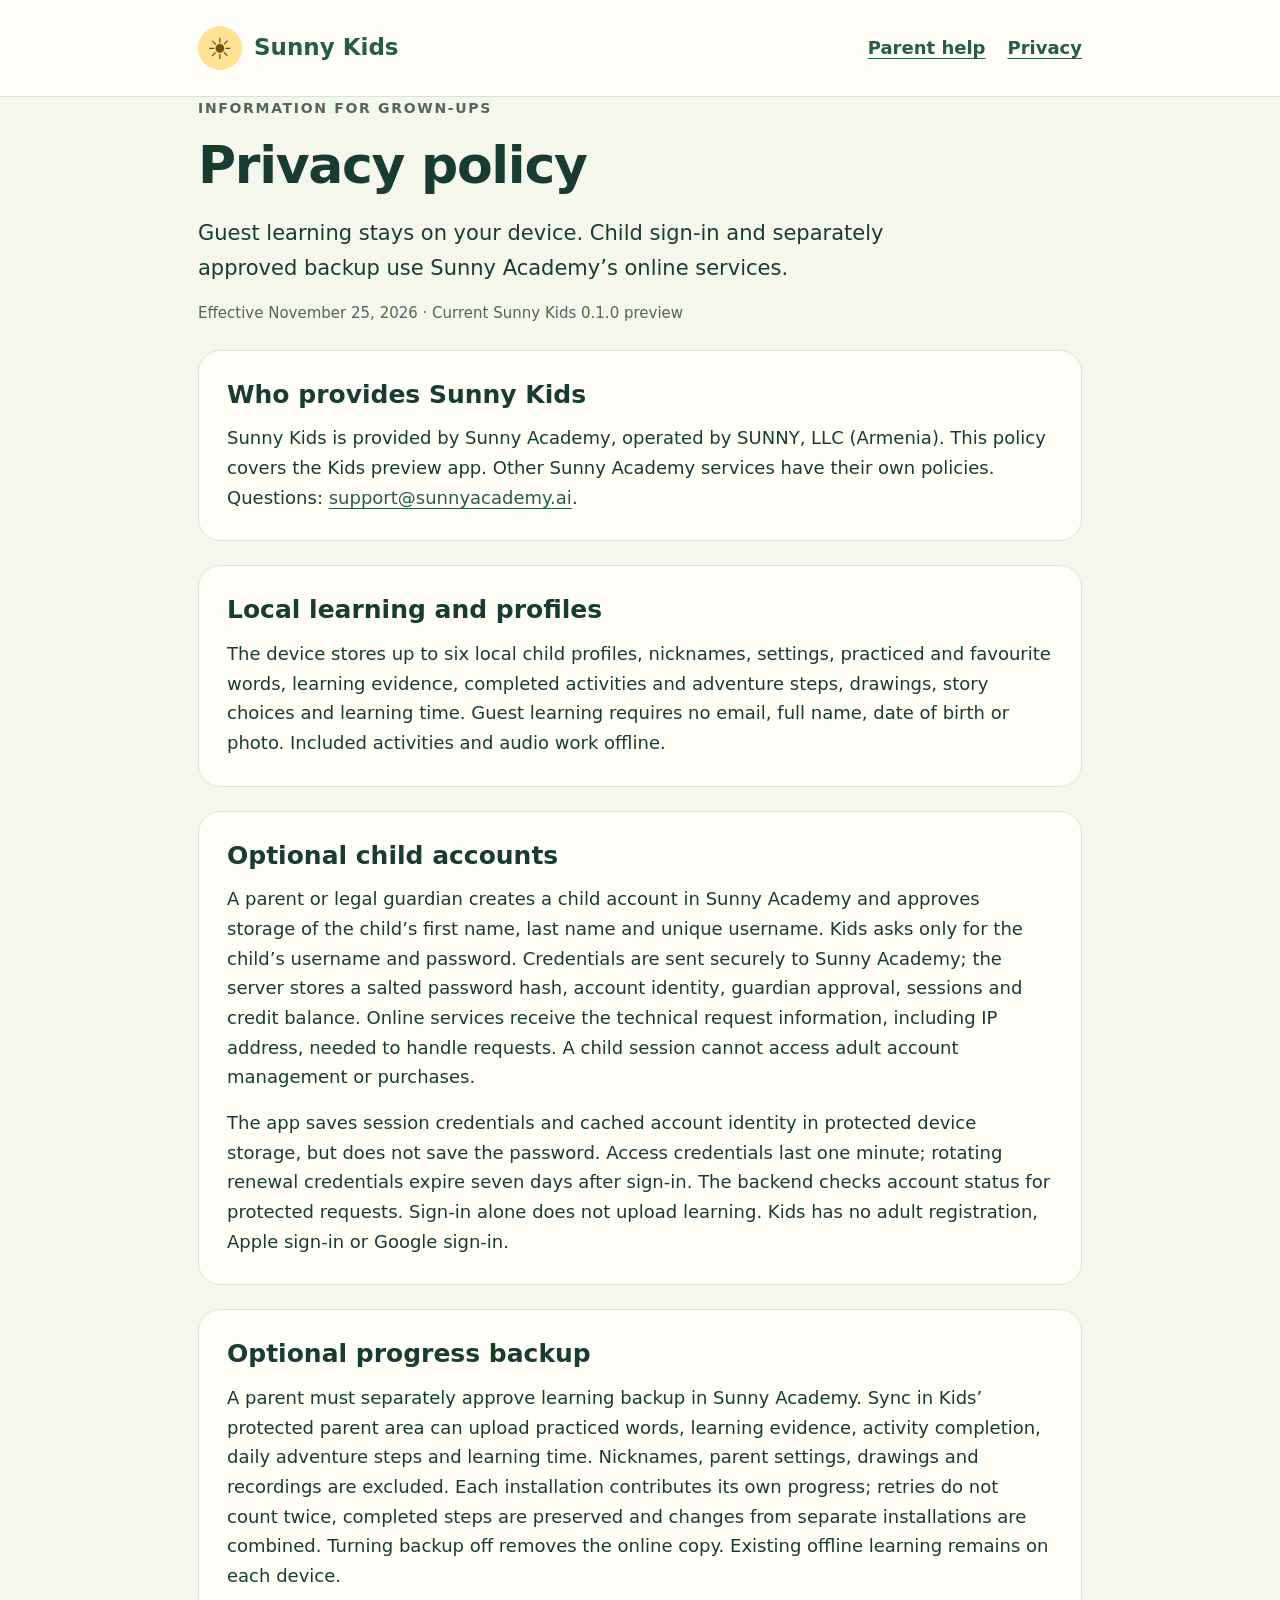
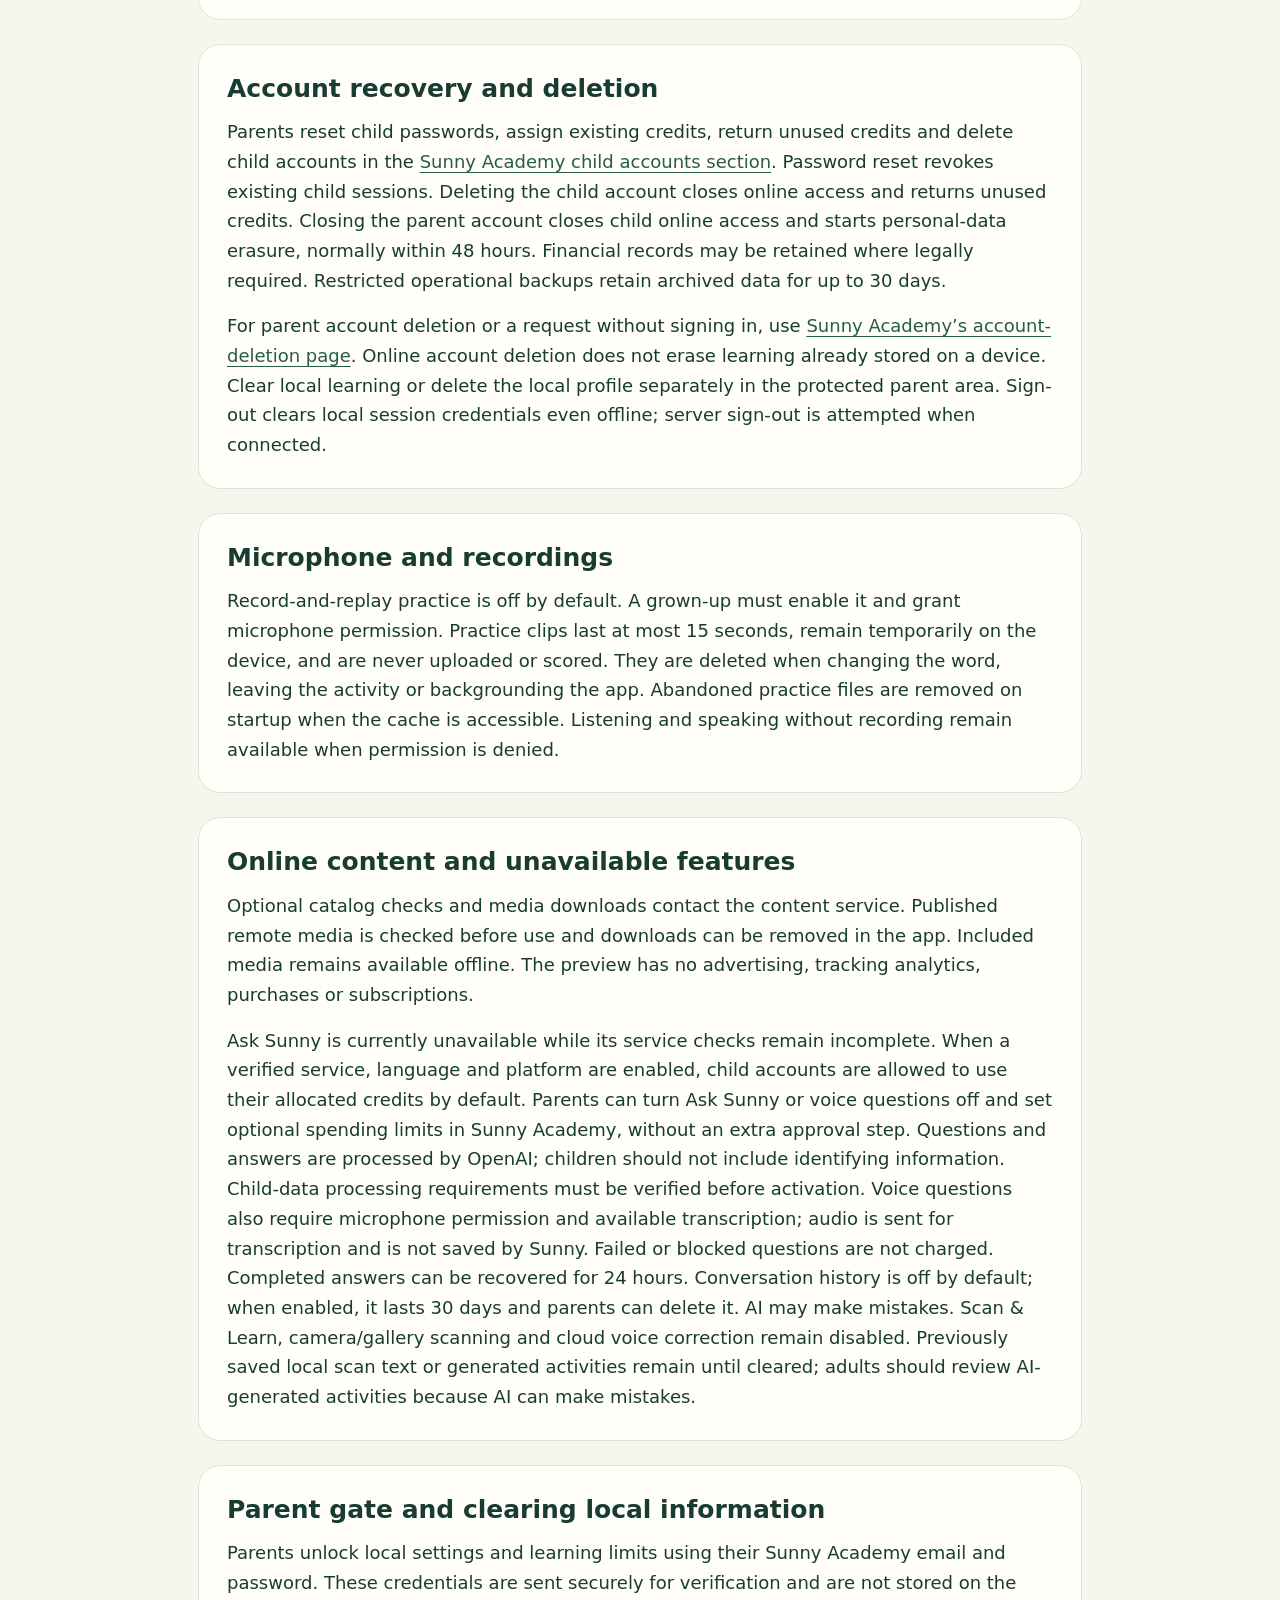
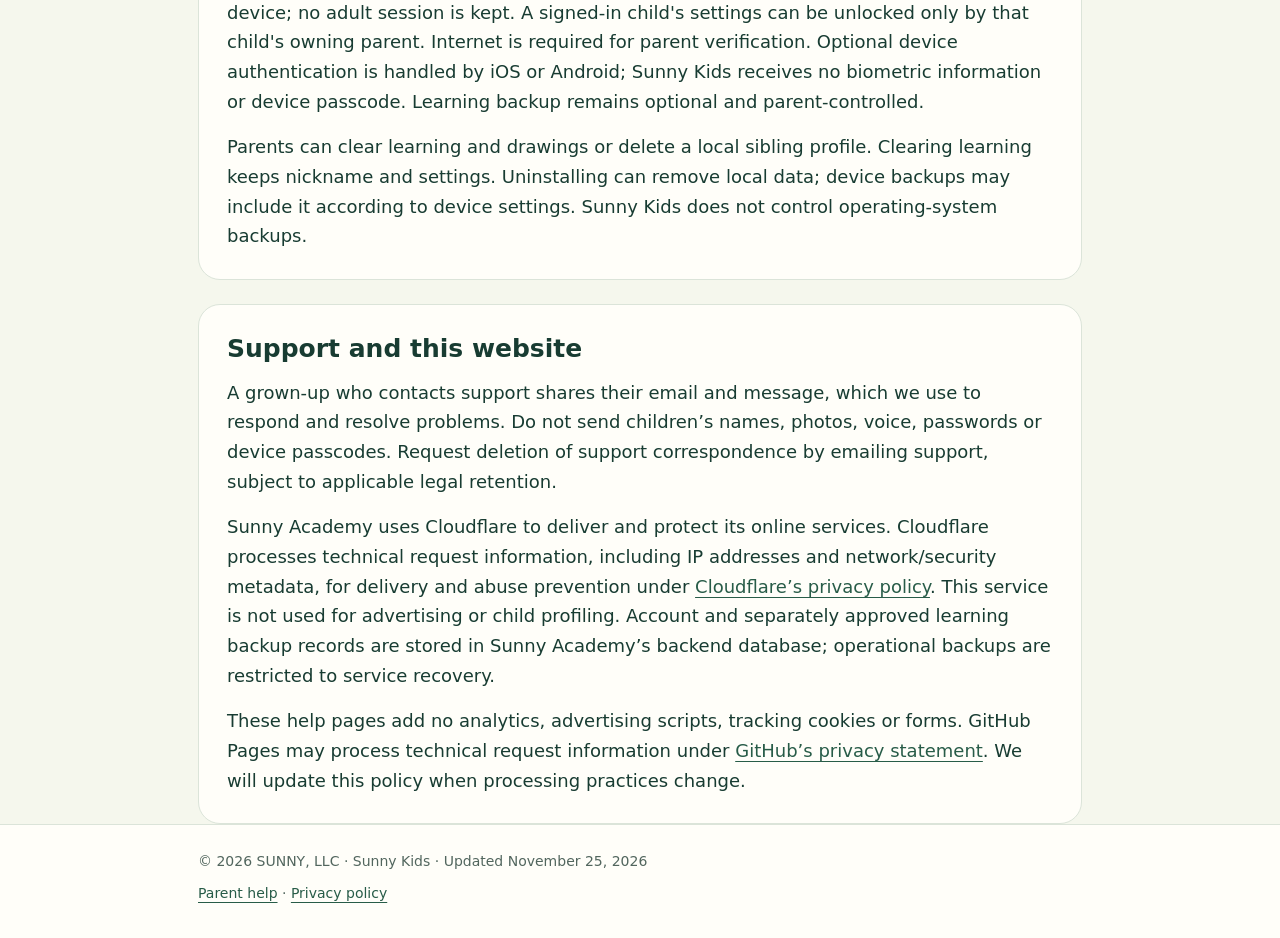
==== commit 97283904: "Correct public Kids privacy and parent help" ====
--- a/privacy/index.html
+++ b/privacy/index.html
@@ -4,15 +4,15 @@
 <body>
 <a class="skip" href="#main">Skip to content</a>
 <header><div class="wrap header"><a class="brand" href="../"><span class="sun" aria-hidden="true">☀</span>Sunny Kids</a><nav aria-label="Main navigation"><a href="../support/">Parent help</a><a href="../privacy/">Privacy</a></nav></div></header>
-<main id="main" class="wrap"><p class="eyebrow">Information for grown-ups</p><h1>Privacy policy</h1><p class="intro">Guest learning stays on your device. Child sign-in and separately approved backup use Sunny Academy’s online services.</p><p class="meta">Effective November 24, 2026 · Current Sunny Kids 0.1.0 preview</p><section class="card"><h2>Who provides Sunny Kids</h2><p>Sunny Kids is provided by Sunny Academy, operated by SUNNY, LLC (Armenia). This policy covers the Kids preview app. Other Sunny Academy services have their own policies. Questions: <a href="mailto:support@sunnyacademy.ai">support@sunnyacademy.ai</a>.</p></section>
+<main id="main" class="wrap"><p class="eyebrow">Information for grown-ups</p><h1>Privacy policy</h1><p class="intro">Guest learning stays on your device. Child sign-in and separately approved backup use Sunny Academy’s online services.</p><p class="meta">Effective November 25, 2026 · Current Sunny Kids 0.1.0 preview</p><section class="card"><h2>Who provides Sunny Kids</h2><p>Sunny Kids is provided by Sunny Academy, operated by SUNNY, LLC (Armenia). This policy covers the Kids preview app. Other Sunny Academy services have their own policies. Questions: <a href="mailto:support@sunnyacademy.ai">support@sunnyacademy.ai</a>.</p></section>
 <section class="card"><h2>Local learning and profiles</h2><p>The device stores up to six local child profiles, nicknames, settings, practiced and favourite words, learning evidence, completed activities and adventure steps, drawings, story choices and learning time. Guest learning requires no email, full name, date of birth or photo. Included activities and audio work offline.</p></section>
 <section class="card"><h2>Optional child accounts</h2><p>A parent or legal guardian creates a child account in Sunny Academy and approves storage of the child’s first name, last name and unique username. Kids asks only for the child’s username and password. Credentials are sent securely to Sunny Academy; the server stores a salted password hash, account identity, guardian approval, sessions and credit balance. Online services receive the technical request information, including IP address, needed to handle requests. A child session cannot access adult account management or purchases.</p><p>The app saves session credentials and cached account identity in protected device storage, but does not save the password. Access credentials last one minute; rotating renewal credentials expire seven days after sign-in. The backend checks account status for protected requests. Sign-in alone does not upload learning. Kids has no adult registration, Apple sign-in or Google sign-in.</p></section>
 <section class="card"><h2>Optional progress backup</h2><p>A parent must separately approve learning backup in Sunny Academy. Sync in Kids’ protected parent area can upload practiced words, learning evidence, activity completion, daily adventure steps and learning time. Nicknames, parent settings, drawings and recordings are excluded. Each installation contributes its own progress; retries do not count twice, completed steps are preserved and changes from separate installations are combined. Turning backup off removes the online copy. Existing offline learning remains on each device.</p></section>
 <section class="card"><h2>Account recovery and deletion</h2><p>Parents reset child passwords, assign existing credits, return unused credits and delete child accounts in the <a href="https://sunnyacademy.ai/en/profile#sunny-kids-accounts">Sunny Academy child accounts section</a>. Password reset revokes existing child sessions. Deleting the child account closes online access and returns unused credits. Closing the parent account closes child online access and starts personal-data erasure, normally within 48 hours. Financial records may be retained where legally required. Restricted operational backups retain archived data for up to 30 days.</p><p>For parent account deletion or a request without signing in, use <a href="https://sunnyacademy.ai/en/delete-account">Sunny Academy’s account-deletion page</a>. Online account deletion does not erase learning already stored on a device. Clear local learning or delete the local profile separately in the protected parent area. Sign-out clears local session credentials even offline; server sign-out is attempted when connected.</p></section>
 <section class="card"><h2>Microphone and recordings</h2><p>Record-and-replay practice is off by default. A grown-up must enable it and grant microphone permission. Practice clips last at most 15 seconds, remain temporarily on the device, and are never uploaded or scored. They are deleted when changing the word, leaving the activity or backgrounding the app. Abandoned practice files are removed on startup when the cache is accessible. Listening and speaking without recording remain available when permission is denied.</p></section>
-<section class="card"><h2>Online content and unavailable features</h2><p>Optional catalog checks and media downloads contact the content service. Published remote media is checked before use and downloads can be removed in the app. Included media remains available offline. The preview has no advertising, tracking analytics, purchases or subscriptions.</p><p>Ask Sunny is off by default. Before any future activation, it requires authenticated parental approval for text processing, separate optional external transcription consent, spending limits and verified provider, language and platform settings. The local parent gate does not grant this consent. Failed or blocked questions are not charged; answer recovery lasts 24 hours and optional history lasts 30 days, with parent deletion. Provider processing and retention must be disclosed before consent. Scan &amp; Learn, camera/gallery scanning and cloud voice correction remain disabled. Previously saved local scan text or generated activities remain until cleared; adults should review AI-generated activities because AI can make mistakes.</p></section>
-<section class="card"><h2>Parent gate and clearing local information</h2><p>The grown-up challenge protects local settings and limits. Optional device unlock is handled by iOS or Android; Sunny Kids receives no biometric information or device passcode. A child who knows the device passcode may pass the device check, so the grown-up challenge is still required. These checks do not establish adult identity or verified parental consent.</p><p>Parents can clear learning and drawings or delete a local sibling profile. Clearing learning keeps nickname and settings. Uninstalling can remove local data; device backups may include it according to device settings. Sunny Kids does not control operating-system backups.</p></section>
+<section class="card"><h2>Online content and unavailable features</h2><p>Optional catalog checks and media downloads contact the content service. Published remote media is checked before use and downloads can be removed in the app. Included media remains available offline. The preview has no advertising, tracking analytics, purchases or subscriptions.</p><p>Ask Sunny is currently unavailable while its service checks remain incomplete. When a verified service, language and platform are enabled, child accounts are allowed to use their allocated credits by default. Parents can turn Ask Sunny or voice questions off and set optional spending limits in Sunny Academy, without an extra approval step. Questions and answers are processed by OpenAI; children should not include identifying information. Child-data processing requirements must be verified before activation. Voice questions also require microphone permission and available transcription; audio is sent for transcription and is not saved by Sunny. Failed or blocked questions are not charged. Completed answers can be recovered for 24 hours. Conversation history is off by default; when enabled, it lasts 30 days and parents can delete it. AI may make mistakes. Scan &amp; Learn, camera/gallery scanning and cloud voice correction remain disabled. Previously saved local scan text or generated activities remain until cleared; adults should review AI-generated activities because AI can make mistakes.</p></section>
+<section class="card"><h2>Parent gate and clearing local information</h2><p>Parents unlock local settings and learning limits using their Sunny Academy email and password. These credentials are sent securely for verification and are not stored on the device; no adult session is kept. A signed-in child's settings can be unlocked only by that child's owning parent. Internet is required for parent verification. Optional device authentication is handled by iOS or Android; Sunny Kids receives no biometric information or device passcode. Learning backup remains optional and parent-controlled.</p><p>Parents can clear learning and drawings or delete a local sibling profile. Clearing learning keeps nickname and settings. Uninstalling can remove local data; device backups may include it according to device settings. Sunny Kids does not control operating-system backups.</p></section>
 <section class="card"><h2>Support and this website</h2><p>A grown-up who contacts support shares their email and message, which we use to respond and resolve problems. Do not send children’s names, photos, voice, passwords or device passcodes. Request deletion of support correspondence by emailing support, subject to applicable legal retention.</p><p>Sunny Academy uses Cloudflare to deliver and protect its online services. Cloudflare processes technical request information, including IP addresses and network/security metadata, for delivery and abuse prevention under <a href="https://www.cloudflare.com/privacypolicy/">Cloudflare’s privacy policy</a>. This service is not used for advertising or child profiling. Account and separately approved learning backup records are stored in Sunny Academy’s backend database; operational backups are restricted to service recovery.</p><p>These help pages add no analytics, advertising scripts, tracking cookies or forms. GitHub Pages may process technical request information under <a href="https://docs.github.com/en/site-policy/privacy-policies/github-general-privacy-statement">GitHub’s privacy statement</a>. We will update this policy when processing practices change.</p></section>
 </main>
-<footer><div class="wrap"><p>© 2026 SUNNY, LLC · Sunny Kids · Updated November 24, 2026</p><p><a href="../support/">Parent help</a> · <a href="../privacy/">Privacy policy</a></p></div></footer>
+<footer><div class="wrap"><p>© 2026 SUNNY, LLC · Sunny Kids · Updated November 25, 2026</p><p><a href="../support/">Parent help</a> · <a href="../privacy/">Privacy policy</a></p></div></footer>
 </body></html>
